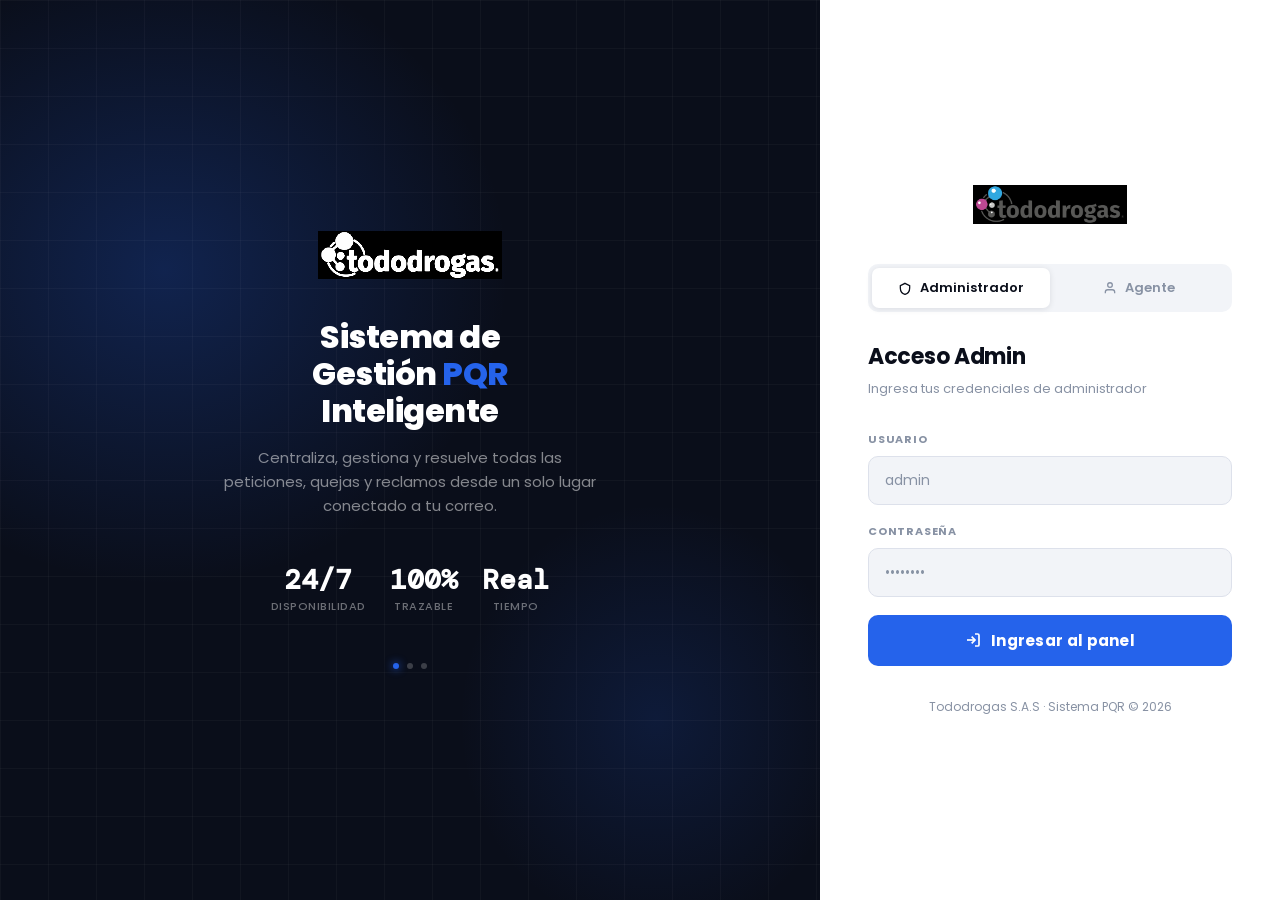
==== agente.html @ 65b7ebca "Update agente.html" ====
<!DOCTYPE html>
<html lang="es">
<head>
<meta charset="UTF-8">
<meta name="viewport" content="width=device-width, initial-scale=1.0">
<title>PQR Agente · Tododrogas</title>
<link href="https://fonts.googleapis.com/css2?family=Poppins:wght@300;400;500;600;700;800&family=DM+Mono:wght@400;500&display=swap" rel="stylesheet">
<script src="config.js" onerror="console.warn('config.js not found')"></script>
<style>
:root {
  --ink:      #0a0e1a;
  --ink2:     #3a4258;
  --ink3:     #8892a4;
  --bg:       #f2f4f8;
  --bg2:      #e8ebf2;
  --surface:  #ffffff;
  --surface2: #f7f8fb;
  --border:   #dde1eb;
  --blue:     #2563eb;
  --blue-d:   #1d4ed8;
  --blue-l:   #eff4ff;
  --blue-m:   #bfdbfe;
  --green:    #16a34a;
  --green-l:  #dcfce7;
  --yellow:   #ca8a04;
  --yellow-l: #fef9c3;
  --red:      #dc2626;
  --red-l:    #fee2e2;
  --orange:   #ea580c;
  --orange-l: #fff7ed;
  --purple:   #7c3aed;
  --shadow:   0 1px 3px rgba(10,14,26,.08), 0 4px 12px rgba(10,14,26,.04);
  --shadow-l: 0 2px 8px rgba(10,14,26,.12), 0 8px 24px rgba(10,14,26,.08);
  --r:12px; --r2:8px;
  --agent-color:#2563eb;
}
*{margin:0;padding:0;box-sizing:border-box}
body{background:var(--bg);color:var(--ink);font-family:'Poppins',sans-serif;min-height:100vh;display:flex;flex-direction:column;overflow:hidden}

/* ── TOPBAR ── */
.topbar{background:var(--ink);color:#fff;height:52px;display:flex;align-items:center;padding:0 20px;gap:14px;position:sticky;top:0;z-index:200;flex-shrink:0}
.topbar-logo-text{font-size:15px;font-weight:800;color:#fff}
.topbar-logo-dot{width:7px;height:7px;border-radius:50%;background:var(--blue);box-shadow:0 0 8px var(--blue);flex-shrink:0}
.topbar-divider{width:1px;height:20px;background:rgba(255,255,255,.15)}
.topbar-title{font-size:12px;font-weight:600;color:rgba(255,255,255,.55);letter-spacing:.2px}
.topbar-right{margin-left:auto;display:flex;align-items:center;gap:10px}
.topbar-sync{background:#1e293b;border:1px solid #334155;color:#94a3b8;padding:5px 12px;border-radius:7px;font-size:12px;font-family:'Poppins',sans-serif;cursor:pointer;display:flex;align-items:center;gap:6px;transition:all .2s}
.topbar-sync:hover{background:#334155;color:#fff}
.topbar-sync svg{transition:transform .3s}
.topbar-sync.loading svg{animation:spin 1s linear infinite}
.agent-badge{display:flex;align-items:center;gap:8px;background:rgba(37,99,235,.2);border:1px solid rgba(37,99,235,.3);padding:4px 12px;border-radius:7px}
.agent-av{width:24px;height:24px;border-radius:50%;background:var(--agent-color);display:flex;align-items:center;justify-content:center;font-size:10px;font-weight:800;color:#fff}
.agent-name{font-size:12px;font-weight:600;color:rgba(255,255,255,.9)}
.btn-logout{background:none;border:1px solid rgba(255,255,255,.15);color:rgba(255,255,255,.5);padding:4px 10px;border-radius:6px;font-size:11px;font-family:'Poppins',sans-serif;cursor:pointer;transition:all .15s}
.btn-logout:hover{border-color:var(--red);color:#fca5a5}
@keyframes spin{to{transform:rotate(360deg)}}

/* ── LAYOUT ── */
.app-body{display:flex;flex:1;height:calc(100vh - 52px);overflow:hidden}

/* ── FOLDERS ── */
.folders-panel{width:180px;min-width:180px;background:var(--surface);border-right:1px solid var(--border);display:flex;flex-direction:column;padding:14px 8px;gap:2px}
.folders-title{font-size:10px;font-weight:700;letter-spacing:1px;text-transform:uppercase;color:var(--ink3);padding:4px 10px 10px}
.folder-item{display:flex;align-items:center;gap:9px;padding:8px 10px;border-radius:var(--r2);cursor:pointer;font-size:12px;font-weight:500;color:var(--ink2);transition:all .15s}
.folder-item:hover{background:var(--bg)}
.folder-item.active{background:var(--blue-l);color:var(--blue)}
.folder-cnt{margin-left:auto;background:var(--bg2);color:var(--ink3);font-size:10px;font-weight:700;padding:1px 6px;border-radius:99px;font-family:'DM Mono',monospace}
.folder-item.active .folder-cnt{background:var(--blue-m);color:var(--blue-d)}
.folder-urgente .folder-cnt{background:var(--red-l);color:var(--red)}

/* ── EMAIL LIST ── */
.email-list-panel{width:320px;min-width:280px;background:var(--surface);border-right:1px solid var(--border);display:flex;flex-direction:column;overflow:hidden}
.list-header{padding:10px 12px;border-bottom:1px solid var(--border);flex-shrink:0}
.list-search{position:relative}
.list-search input{width:100%;background:var(--bg);border:1.5px solid var(--border);border-radius:var(--r2);padding:7px 12px 7px 30px;font-size:12px;font-family:'Poppins',sans-serif;color:var(--ink);outline:none;transition:all .15s}
.list-search input:focus{border-color:var(--blue);background:#fff}
.list-search svg{position:absolute;left:9px;top:50%;transform:translateY(-50%);color:var(--ink3)}
.email-list-items{flex:1;overflow-y:auto}
.email-list-items::-webkit-scrollbar{width:5px}
.email-list-items::-webkit-scrollbar-thumb{background:var(--border);border-radius:99px}
.email-item{padding:11px 12px;border-bottom:1px solid var(--border);cursor:pointer;transition:background .1s;position:relative}
.email-item:hover{background:var(--bg)}
.email-item.selected{background:var(--blue-l);border-left:3px solid var(--blue)}
.email-item.unread .ei-from{font-weight:700}
.unread-pip{position:absolute;left:4px;top:50%;transform:translateY(-50%);width:5px;height:5px;border-radius:50%;background:var(--blue)}
.ei-from{font-size:12px;font-weight:600;color:var(--ink);margin-bottom:1px;white-space:nowrap;overflow:hidden;text-overflow:ellipsis}
.ei-subj{font-size:11px;color:var(--ink2);margin-bottom:1px;white-space:nowrap;overflow:hidden;text-overflow:ellipsis}
.ei-prev{font-size:10px;color:var(--ink3);white-space:nowrap;overflow:hidden;text-overflow:ellipsis}
.ei-foot{display:flex;align-items:center;justify-content:space-between;margin-top:4px}
.ei-time{font-size:10px;font-family:'DM Mono',monospace;color:var(--ink3)}
.ei-badges{display:flex;gap:4px}
.badge{display:inline-flex;align-items:center;font-size:10px;font-weight:700;padding:1px 7px;border-radius:99px}
.badge.pendiente{background:var(--yellow-l);color:var(--yellow)}
.badge.gestion{background:var(--blue-l);color:var(--blue)}
.badge.gestionado{background:var(--orange-l);color:var(--orange)}
.badge.solucionado{background:var(--green-l);color:var(--green)}
.empty-state{padding:36px 12px;text-align:center;color:var(--ink3)}
.empty-state .ei-icon{font-size:28px;margin-bottom:8px}
.empty-state p{font-size:12px}

/* ── EMAIL DETAIL ── */
.email-detail-outer{flex:1;display:flex;overflow:hidden;background:var(--surface2)}
.no-selection{flex:1;display:flex;flex-direction:column;align-items:center;justify-content:center;color:var(--ink3)}
.no-selection svg{margin-bottom:14px;opacity:.25}
.no-selection p{font-size:12px}

.email-view{flex:1;overflow-y:auto;padding:18px}
.email-view::-webkit-scrollbar{width:4px}
.email-view::-webkit-scrollbar-thumb{background:var(--border);border-radius:99px}
.ev-subject{font-size:17px;font-weight:700;color:var(--ink);line-height:1.3;margin-bottom:8px}
.ev-meta{display:flex;flex-wrap:wrap;gap:5px;margin-bottom:12px}
.meta-chip{background:var(--bg2);border:1px solid var(--border);border-radius:6px;padding:2px 9px;font-size:11px;color:var(--ink2)}
.ev-actions{display:flex;flex-wrap:wrap;gap:6px;margin-bottom:14px;padding-bottom:14px;border-bottom:1px solid var(--border)}
.btn{display:inline-flex;align-items:center;gap:5px;padding:6px 12px;border-radius:var(--r2);font-size:11px;font-weight:700;cursor:pointer;border:none;font-family:'Poppins',sans-serif;transition:all .15s}
.btn-primary{background:var(--blue);color:#fff}
.btn-primary:hover{background:var(--blue-d)}
.btn-ghost{background:transparent;color:var(--ink2);border:1.5px solid var(--border)}
.btn-ghost:hover{background:var(--bg);border-color:var(--ink3)}
.btn-success{background:var(--green-l);color:var(--green)}
.btn-success:hover{background:#bbf7d0}
.ev-body{background:#fff;border:1px solid var(--border);border-radius:var(--r);padding:14px;font-size:13px;line-height:1.7;color:var(--ink);margin-bottom:12px;min-height:220px;max-height:calc(100vh - 340px);overflow-y:auto}
.adj-section{background:var(--surface2);border:1px solid var(--border);border-radius:var(--r);padding:12px;margin-bottom:12px}
.adj-title{font-size:10px;font-weight:700;letter-spacing:.8px;text-transform:uppercase;color:var(--ink3);margin-bottom:8px}
.adj-pill{display:inline-flex;align-items:center;gap:5px;background:#fff;border:1.5px solid var(--border);border-radius:var(--r2);padding:4px 10px;font-size:11px;font-weight:500;color:var(--ink2);cursor:pointer;transition:all .15s;margin:2px}
.adj-pill:hover{border-color:var(--blue);color:var(--blue);background:var(--blue-l)}
.reply-box{background:var(--bg);border:1.5px solid var(--border);border-radius:var(--r);padding:12px;margin-bottom:12px}
.reply-textarea{width:100%;background:#fff;border:1.5px solid var(--border);border-radius:var(--r2);padding:9px 12px;font-size:13px;font-family:'Poppins',sans-serif;color:var(--ink);resize:vertical;min-height:80px;outline:none;transition:all .15s}
.reply-textarea:focus{border-color:var(--blue)}

/* ── RIGHT PANEL (MGMT + TIMELINE) ── */
.mgmt-right{width:270px;min-width:250px;background:var(--surface);border-left:1px solid var(--border);display:flex;flex-direction:column;overflow:hidden}
.mgmt-section{padding:12px 14px;border-bottom:1px solid var(--border);flex-shrink:0}
.mgmt-label{font-size:10px;font-weight:700;letter-spacing:.8px;text-transform:uppercase;color:var(--ink3);margin-bottom:8px}
.mgmt-select{width:100%;background:var(--bg);border:1.5px solid var(--border);border-radius:var(--r2);padding:7px 10px;font-size:12px;font-family:'Poppins',sans-serif;color:var(--ink);outline:none;cursor:pointer}
.mgmt-select:focus{border-color:var(--blue)}
.priority-row{display:flex;gap:5px;margin-top:8px}
.priority-btn{flex:1;padding:5px;border-radius:6px;border:1.5px solid var(--border);background:var(--bg);font-size:10px;font-weight:700;cursor:pointer;font-family:'Poppins',sans-serif;color:var(--ink3);transition:all .15s;text-align:center}
.priority-btn[data-p="alta"]:hover,.priority-btn[data-p="alta"].active-prio{background:#dc2626;border-color:#dc2626;color:#fff}
.priority-btn[data-p="media"]:hover,.priority-btn[data-p="media"].active-prio{background:#ca8a04;border-color:#ca8a04;color:#fff}
.priority-btn[data-p="baja"]:hover,.priority-btn[data-p="baja"].active-prio{background:#16a34a;border-color:#16a34a;color:#fff}
.mgmt-btn-full{width:100%;justify-content:center;margin-top:6px}

/* Timeline */
.timeline-wrap{flex:1;overflow-y:auto;padding:12px 14px}
.timeline-wrap::-webkit-scrollbar{width:3px}
.timeline-wrap::-webkit-scrollbar-thumb{background:var(--border);border-radius:99px}
.timeline-item{display:flex;gap:9px;cursor:pointer;margin-bottom:12px;position:relative}
.timeline-item:not(:last-child)::after{content:'';position:absolute;left:7px;top:18px;bottom:-6px;width:1.5px;background:var(--border)}
.tl-dot{width:14px;height:14px;border-radius:50%;flex-shrink:0;margin-top:2px;border:2px solid #fff;box-shadow:0 0 0 1.5px currentColor}
.tl-dot.color-grey{color:var(--ink3);background:var(--bg2)}
.tl-dot.color-blue{color:var(--blue);background:var(--blue-l)}
.tl-dot.color-yellow{color:var(--yellow);background:var(--yellow-l)}
.tl-dot.color-orange{color:var(--orange);background:var(--orange-l)}
.tl-dot.color-green{color:var(--green);background:var(--green-l)}
.tl-dot.color-red{color:var(--red);background:var(--red-l)}
.tl-dot.color-purple{color:var(--purple);background:#f5f3ff}
.tl-content{flex:1;min-width:0}
.tl-action{font-size:11px;font-weight:700;color:var(--ink);line-height:1.3}
.tl-agent{font-size:10px;color:var(--ink3)}
.tl-date{font-size:10px;font-family:'DM Mono',monospace;color:var(--ink3)}
.tl-obs{font-size:10px;color:var(--ink2);margin-top:3px;background:var(--bg2);border-radius:4px;padding:3px 7px;line-height:1.4}

/* ── MODALS ── */
.modal-backdrop{position:fixed;inset:0;background:rgba(10,14,26,.5);z-index:500;display:none;align-items:center;justify-content:center;backdrop-filter:blur(4px)}
.modal-backdrop.show{display:flex}
.gestion-modal{background:var(--surface);border-radius:16px;padding:26px;width:460px;max-width:95vw;box-shadow:0 20px 60px rgba(0,0,0,.2)}
.gestion-modal h3{font-size:16px;font-weight:700;margin-bottom:4px}
.modal-sub{font-size:12px;color:var(--ink3);margin-bottom:18px;line-height:1.5}
.form-field{margin-bottom:13px}
.form-label{font-size:11px;font-weight:700;color:var(--ink2);margin-bottom:5px;display:block}
.form-input{width:100%;background:var(--bg);border:1.5px solid var(--border);border-radius:var(--r2);padding:9px 12px;font-size:13px;font-family:'Poppins',sans-serif;color:var(--ink);outline:none;transition:all .15s}
.form-input:focus{border-color:var(--blue);background:#fff}
.modal-actions{display:flex;justify-content:flex-end;gap:8px;margin-top:6px}
.modal-actions .btn{font-size:13px;padding:8px 18px}

/* TL detail modal */
.tl-modal{background:var(--surface);border-radius:16px;padding:26px;width:460px;max-width:95vw;box-shadow:0 20px 60px rgba(0,0,0,.2);max-height:80vh;overflow-y:auto}
.tl-detail-row{display:flex;gap:10px;margin-bottom:10px}
.tl-detail-label{font-size:11px;font-weight:700;color:var(--ink3);min-width:100px;flex-shrink:0;text-transform:uppercase;letter-spacing:.5px}
.tl-detail-val{font-size:12px;color:var(--ink2);flex:1;line-height:1.5}

/* TOASTS */
#toasts{position:fixed;bottom:24px;right:24px;z-index:1000;display:flex;flex-direction:column;gap:8px;pointer-events:none}
.toast{padding:11px 16px;border-radius:10px;font-size:12px;font-weight:600;box-shadow:var(--shadow-l);animation:toastIn .25s ease;display:flex;align-items:center;gap:8px;pointer-events:all;font-family:'Poppins',sans-serif}
.toast.success{background:var(--green);color:#fff}
.toast.error{background:var(--red);color:#fff}
.toast.info{background:var(--ink);color:#fff}
@keyframes toastIn{from{transform:translateY(16px);opacity:0}to{transform:none;opacity:1}}

/* Immutable badge */
.lock-badge{display:inline-flex;align-items:center;gap:5px;background:var(--bg2);color:var(--ink3);font-size:10px;padding:3px 10px;border-radius:99px;font-weight:600;margin-bottom:12px}

/* ── SPLASH OVERLAY ── */
.splash-overlay{position:fixed;inset:0;z-index:9999;background:#060a18;display:flex;flex-direction:column;align-items:center;justify-content:center;transition:opacity .6s ease, visibility .6s ease}
.splash-overlay.hidden{opacity:0;visibility:hidden;pointer-events:none}
.splash-grid{position:absolute;inset:0;background-image:linear-gradient(rgba(37,99,235,.06) 1px,transparent 1px),linear-gradient(90deg,rgba(37,99,235,.06) 1px,transparent 1px);background-size:40px 40px;animation:gridFloat 20s linear infinite}
@keyframes gridFloat{from{transform:translateY(0)}to{transform:translateY(-40px)}}
.splash-glow{position:absolute;width:400px;height:400px;border-radius:50%;background:radial-gradient(circle,rgba(37,99,235,.15) 0%,transparent 70%);top:50%;left:50%;transform:translate(-50%,-50%);filter:blur(60px);animation:pulseGlow 4s ease-in-out infinite}
@keyframes pulseGlow{0%,100%{opacity:.5;transform:translate(-50%,-50%) scale(1)}50%{opacity:1;transform:translate(-50%,-50%) scale(1.2)}}
.splash-content{position:relative;z-index:2;text-align:center;max-width:560px;padding:0 24px}
.splash-eyebrow{font-size:10px;font-weight:700;letter-spacing:3px;text-transform:uppercase;color:var(--blue);margin-bottom:20px;opacity:0;animation:fadeUp .6s ease .2s forwards}
.splash-title{font-size:clamp(28px,5vw,44px);font-weight:800;color:#fff;line-height:1.15;margin-bottom:16px;opacity:0;animation:fadeUp .6s ease .4s forwards}
.splash-title .highlight{color:var(--blue);display:inline;text-shadow:0 0 30px rgba(37,99,235,.4)}
.splash-message{font-size:15px;color:rgba(255,255,255,.5);line-height:1.7;margin-bottom:32px;min-height:52px;opacity:0;animation:fadeUp .6s ease .6s forwards}
.splash-message .msg-text{display:inline-block;animation:fadeMsg 1s ease forwards}
@keyframes fadeMsg{from{opacity:0;transform:translateY(8px)}to{opacity:1;transform:none}}
.splash-stats{display:flex;gap:40px;justify-content:center;margin-bottom:36px;opacity:0;animation:fadeUp .6s ease .8s forwards}
.splash-stat-val{font-size:26px;font-weight:800;color:#fff;font-family:'DM Mono',monospace}
.splash-stat-label{font-size:10px;font-weight:600;letter-spacing:1.5px;text-transform:uppercase;color:rgba(255,255,255,.35);margin-top:4px}
.splash-dots{display:flex;gap:8px;justify-content:center;margin-bottom:32px;opacity:0;animation:fadeUp .6s ease 1s forwards}
.splash-dot{width:8px;height:8px;border-radius:50%;background:rgba(255,255,255,.15);transition:all .3s}
.splash-dot.active{background:var(--blue);box-shadow:0 0 10px rgba(37,99,235,.5)}
.splash-enter{background:var(--blue);color:#fff;border:none;padding:12px 32px;border-radius:10px;font-size:14px;font-weight:700;font-family:'Poppins',sans-serif;cursor:pointer;transition:all .2s;opacity:0;animation:fadeUp .6s ease 1.2s forwards;box-shadow:0 4px 20px rgba(37,99,235,.3)}
.splash-enter:hover{background:var(--blue-d);transform:translateY(-1px);box-shadow:0 6px 30px rgba(37,99,235,.4)}
@keyframes fadeUp{from{opacity:0;transform:translateY(16px)}to{opacity:1;transform:none}}
.splash-particles{position:absolute;inset:0;overflow:hidden;z-index:1}
.splash-particle{position:absolute;width:2px;height:2px;background:rgba(37,99,235,.4);border-radius:50%;animation:float-particle linear infinite}
@keyframes float-particle{from{transform:translateY(100vh) scale(0);opacity:0}30%{opacity:1}to{transform:translateY(-10vh) scale(1);opacity:0}}

/* ── LOADING MORE INDICATOR ── */
.loading-more{text-align:center;padding:12px;font-size:11px;color:var(--ink3)}
.loading-more .spinner{display:inline-block;width:14px;height:14px;border:2px solid var(--border);border-top-color:var(--blue);border-radius:50%;animation:spin .6s linear infinite;vertical-align:middle;margin-right:6px}
</style>
</head>
<body>

<!-- SPLASH OVERLAY -->
<div class="splash-overlay" id="splashOverlay">
  <div class="splash-grid"></div>
  <div class="splash-glow"></div>
  <div class="splash-particles" id="splashParticles"></div>
  <div class="splash-content">
    <div class="splash-eyebrow">Sistema PQR Inteligente</div>
    <div class="splash-title">Tu correo ahora es <span class="highlight">inteligente</span></div>
    <div class="splash-message" id="splashMsg"><span class="msg-text">Centraliza, gestiona y resuelve todas las PQR desde un solo lugar conectado a tu correo.</span></div>
    <div class="splash-stats">
      <div><div class="splash-stat-val">24/7</div><div class="splash-stat-label">Disponibilidad</div></div>
      <div><div class="splash-stat-val">100%</div><div class="splash-stat-label">Trazable</div></div>
      <div><div class="splash-stat-val">Real</div><div class="splash-stat-label">Tiempo</div></div>
    </div>
    <div class="splash-dots" id="splashDots"></div>
    <button class="splash-enter" onclick="closeSplash()">Haz parte del cambio →</button>
  </div>
</div>

<!-- TOPBAR -->
<div class="topbar">
  <img src="[data-uri]" alt="Tododrogas" style="height:28px;object-fit:contain;filter:brightness(10) saturate(0);mix-blend-mode:screen">
  <div class="topbar-divider"></div>
  <div class="topbar-title">Panel Agente</div>
  <div class="topbar-right">
    <button class="topbar-sync" id="syncBtn" onclick="syncAll()">
      <svg id="syncIcon" width="12" height="12" fill="none" stroke="currentColor" stroke-width="2.5" viewBox="0 0 24 24"><path d="M23 4v6h-6"/><path d="M1 20v-6h6"/><path d="M3.51 9a9 9 0 0114.85-3.36L23 10"/><path d="M20.49 15a9 9 0 01-14.85 3.36L1 14"/></svg>
      Actualizar
    </button>
    <div class="agent-badge">
      <div class="agent-av" id="agentAv">A</div>
      <span class="agent-name" id="agentNameLabel">Agente</span>
    </div>
    <button class="btn-logout" onclick="logout()">Salir</button>
  </div>
</div>

<!-- APP BODY -->
<div class="app-body">

  <!-- Folders -->
  <div class="folders-panel">
    <div class="folders-title">Mis tickets</div>
    <div class="folder-item active" onclick="setFolder('todos',this)">
      <svg width="13" height="13" fill="none" stroke="currentColor" stroke-width="2" viewBox="0 0 24 24"><rect x="3" y="3" width="18" height="18" rx="2"/><path d="M3 9h18"/></svg>
      Todos
      <span class="folder-cnt" id="fc-todos">0</span>
    </div>
    <div class="folder-item" onclick="setFolder('pendiente',this)">
      <svg width="13" height="13" fill="none" stroke="currentColor" stroke-width="2" viewBox="0 0 24 24"><circle cx="12" cy="12" r="10"/><polyline points="12 6 12 12 16 14"/></svg>
      Pendientes
      <span class="folder-cnt" id="fc-pendiente">0</span>
    </div>
    <div class="folder-item" onclick="setFolder('gestion',this)">
      <svg width="13" height="13" fill="none" stroke="currentColor" stroke-width="2" viewBox="0 0 24 24"><path d="M12 20h9"/><path d="M16.5 3.5a2.121 2.121 0 013 3L7 19l-4 1 1-4L16.5 3.5z"/></svg>
      En Gestión
      <span class="folder-cnt" id="fc-gestion">0</span>
    </div>
    <div class="folder-item" onclick="setFolder('solucionado',this)">
      <svg width="13" height="13" fill="none" stroke="currentColor" stroke-width="2" viewBox="0 0 24 24"><path d="M9 12l2 2 4-4"/><path d="M21 12a9 9 0 11-18 0 9 9 0 0118 0z"/></svg>
      Solucionados
      <span class="folder-cnt" id="fc-solucionado">0</span>
    </div>
    <div class="folder-item folder-urgente" onclick="setFolder('urgente',this)">
      <svg width="13" height="13" fill="none" stroke="currentColor" stroke-width="2" viewBox="0 0 24 24"><path d="M10.29 3.86L1.82 18a2 2 0 001.71 3h16.94a2 2 0 001.71-3L13.71 3.86a2 2 0 00-3.42 0z"/><line x1="12" y1="9" x2="12" y2="13"/><line x1="12" y1="17" x2="12.01" y2="17"/></svg>
      Urgentes
      <span class="folder-cnt" id="fc-urgente">0</span>
    </div>
  </div>

  <!-- Email list -->
  <div class="email-list-panel">
    <div class="list-header">
      <div class="list-search">
        <svg width="12" height="12" fill="none" stroke="currentColor" stroke-width="2" viewBox="0 0 24 24"><circle cx="11" cy="11" r="8"/><line x1="21" y1="21" x2="16.65" y2="16.65"/></svg>
        <input type="text" id="searchInput" placeholder="Buscar..." oninput="renderEmailList()">
      </div>
    </div>
    <div class="email-list-items" id="emailList">
      <div class="empty-state"><div class="ei-icon">📬</div><p>Cargando...</p></div>
    </div>
  </div>

  <!-- Detail + mgmt -->
  <div class="email-detail-outer">
    <div class="no-selection" id="noSelection">
      <svg width="48" height="48" fill="none" stroke="currentColor" stroke-width="1.5" viewBox="0 0 24 24"><path d="M4 4h16c1.1 0 2 .9 2 2v12c0 1.1-.9 2-2 2H4c-1.1 0-2-.9-2-2V6c0-1.1.9-2 2-2z"/><polyline points="22,6 12,13 2,6"/></svg>
      <p>Selecciona un correo para gestionarlo</p>
    </div>
    <div class="email-view" id="emailView" style="display:none"></div>
    <div class="mgmt-right" id="mgmtRight" style="display:none">
      <div class="mgmt-section">
        <div class="mgmt-label">Estado del ticket</div>
        <span id="mgmtEstadoBadge" class="badge pendiente" style="font-size:11px;padding:3px 10px;margin-bottom:10px;display:inline-flex"></span>
        <button class="btn btn-primary mgmt-btn-full" onclick="openGestionModal()">
          <svg width="11" height="11" fill="none" stroke="currentColor" stroke-width="2.5" viewBox="0 0 24 24"><line x1="12" y1="5" x2="12" y2="19"/><line x1="5" y1="12" x2="19" y2="12"/></svg>
          Añadir gestión
        </button>
        <button class="btn btn-success mgmt-btn-full" onclick="marcarSolucionado()">
          <svg width="11" height="11" fill="none" stroke="currentColor" stroke-width="2.5" viewBox="0 0 24 24"><polyline points="20 6 9 17 4 12"/></svg>
          Marcar solucionado
        </button>
      </div>
      <div class="mgmt-section">
        <div class="mgmt-label">Prioridad</div>
        <div class="priority-row">
          <button class="priority-btn" data-p="alta" onclick="setPriority('alta',this)">🔴 Alta</button>
          <button class="priority-btn" data-p="media" onclick="setPriority('media',this)">🟡 Media</button>
          <button class="priority-btn" data-p="baja" onclick="setPriority('baja',this)">🟢 Baja</button>
        </div>
      </div>
      <div class="mgmt-label" style="padding:12px 14px 4px;font-size:10px;letter-spacing:.8px;text-transform:uppercase;color:var(--ink3)">Historial del ticket</div>
      <div class="timeline-wrap" id="ticketTimeline">
        <div class="empty-state"><p>Sin eventos</p></div>
      </div>
    </div>
  </div>
</div>

<!-- ══ MODAL: AÑADIR GESTIÓN ══ -->
<div class="modal-backdrop" id="modalGestion" onclick="if(event.target===this)closeModal('modalGestion')">
  <div class="gestion-modal">
    <h3>Añadir gestión</h3>
    <div class="modal-sub">
      <span class="lock-badge">🔒 No editable una vez guardada</span><br>
      Garantiza la trazabilidad y auditoría del ticket.
    </div>
    <div class="form-field">
      <label class="form-label">Acción</label>
      <select class="form-input" id="gestionAccion">
        <option value="">— Seleccionar acción —</option>
      </select>
    </div>
    <div class="form-field">
      <label class="form-label">Observaciones <span style="color:var(--red)">*</span> <span style="font-weight:400;color:var(--ink3)">(obligatorio)</span></label>
      <textarea class="form-input" id="gestionObs" rows="4" placeholder="Describe detalladamente la gestión realizada..." style="resize:vertical;min-height:90px"></textarea>
    </div>
    <div class="form-field">
      <label class="form-label">Adjuntos (opcional)</label>
      <input type="file" id="gestionFiles" multiple style="font-size:12px;color:var(--ink3)">
    </div>
    <div class="modal-actions">
      <button class="btn btn-ghost" onclick="closeModal('modalGestion')">Cancelar</button>
      <button class="btn btn-primary" id="btnSaveGestion" onclick="saveGestion()">
        <svg width="12" height="12" fill="none" stroke="currentColor" stroke-width="2.5" viewBox="0 0 24 24"><polyline points="20 6 9 17 4 12"/></svg>
        Guardar gestión
      </button>
    </div>
  </div>
</div>

<!-- ══ MODAL: TIMELINE DETAIL ══ -->
<div class="modal-backdrop" id="modalTlDetail" onclick="if(event.target===this)closeModal('modalTlDetail')">
  <div class="tl-modal" id="tlDetailContent"></div>
</div>

<!-- TOASTS -->
<div id="toasts"></div>

<script>
// ──────────────────────────────────────────────
// CONFIG
// ──────────────────────────────────────────────
const SB_URL = window.SUPABASE_URL || 'https://TU_PROYECTO.supabase.co';
const SB_KEY = window.SUPABASE_KEY || 'TU_ANON_KEY';

async function sb(path, method='GET', body=null) {
  const r = await fetch(`${SB_URL}/rest/v1/${path}`, {
    method,
    headers: {
      'apikey': SB_KEY,
      'Authorization': 'Bearer ' + SB_KEY,
      'Content-Type': 'application/json',
      'Prefer': method==='POST' ? 'return=representation' : 'return=minimal',
    },
    body: body ? JSON.stringify(body) : undefined,
  });
  if (!r.ok && r.status !== 201 && r.status !== 204) throw new Error(await r.text());
  if (r.status === 204) return null;
  return r.json();
}

// ──────────────────────────────────────────────
// SESSION
// ──────────────────────────────────────────────
const AGENT_ID   = sessionStorage.getItem('pqr_agent_id') || '';
const AGENT_NAME = sessionStorage.getItem('pqr_name') || 'Agente';

// Default actions (loaded from config or fallback)
let DEFAULT_ACTIONS = ['Observación añadida','Solicitud de información','Cliente contactado','Seguimiento','Escalado','En gestión','Solucionado','Correo respondido'];

// ──────────────────────────────────────────────
// STATE
// ──────────────────────────────────────────────
const state = {
  emails: [],
  selectedId: null,
  folder: 'todos',
};

let _gestionForSolucionado = false;

// ──────────────────────────────────────────────
// INIT
// ──────────────────────────────────────────────
(async()=>{
  if(sessionStorage.getItem('pqr_role')!=='agente') {
    window.location.href='login.html'; return;
  }
  // Set agent UI
  document.getElementById('agentNameLabel').textContent = AGENT_NAME;
  document.getElementById('agentAv').textContent = (AGENT_NAME||'A').charAt(0).toUpperCase();
  await loadEmails();
  setInterval(()=>loadEmails(), 60000);
})();

// ──────────────────────────────────────────────
// DATA
// ──────────────────────────────────────────────
async function loadEmails() {
  const data = await sb(`correos?asignado_a=eq.${AGENT_ID}&order=received_at.desc&limit=200`);
  state.emails = (data||[]).map(e=>({
    id: e.id,
    message_id: e.message_id,
    asunto: e.subject || '(Sin asunto)',
    remitente: e.from_email || '',
    remitente_nombre: e.from_name || '',
    fecha: e.received_at || e.created_at,
    estado: e.estado || 'pendiente',
    prioridad: e.prioridad || '',
    body_content: e.body_content || e.body_preview || '',
    body_type: e.body_type || 'text',
    has_attachments: e.has_attachments || false,
    is_read: e.is_read || false,
    raw: e,
  }));
  updateFolderCounts();
  renderEmailList();
}

// ──────────────────────────────────────────────
// FOLDERS
// ──────────────────────────────────────────────
function updateFolderCounts() {
  document.getElementById('fc-todos').textContent = state.emails.length;
  ['pendiente','gestion','solucionado'].forEach(s=>{
    const el=document.getElementById('fc-'+s);
    if(el) el.textContent=state.emails.filter(e=>e.estado===s).length;
  });
  // Urgentes = alta prioridad no solucionados
  const urg = state.emails.filter(e=>e.prioridad==='alta'&&e.estado!=='solucionado').length;
  document.getElementById('fc-urgente').textContent=urg;
}

function setFolder(f, el) {
  state.folder = f;
  document.querySelectorAll('.folder-item').forEach(i=>i.classList.remove('active'));
  if(el) el.classList.add('active');
  renderEmailList();
}

// ──────────────────────────────────────────────
// EMAIL LIST
// ──────────────────────────────────────────────
function renderEmailList() {
  _emailDisplayCount = EMAIL_PAGE_SIZE;
  let list = [...state.emails];
  const search = document.getElementById('searchInput')?.value?.toLowerCase()||'';

  if(state.folder==='urgente') {
    list = list.filter(e=>e.prioridad==='alta'&&e.estado!=='solucionado');
  } else if(state.folder!=='todos') {
    list = list.filter(e=>e.estado===state.folder);
  }
  if(search) list = list.filter(e=>
    (e.remitente||'').toLowerCase().includes(search)||
    (e.asunto||'').toLowerCase().includes(search)
  );
  list.sort((a,b)=>new Date(b.fecha)-new Date(a.fecha));

  const el = document.getElementById('emailList');
  if(!list.length) {
    el.innerHTML=`<div class="empty-state"><div class="ei-icon">${state.folder==='urgente'?'✅':'📭'}</div><p>${state.folder==='urgente'?'Sin urgentes':'No hay correos'}</p></div>`;
    return;
  }
  const visible = list.slice(0, _emailDisplayCount);
  renderEmailListInternal(visible, list.length);
}

function renderEmailListInternal(visible, totalCount) {
  const el = document.getElementById('emailList');
  const prioColor={alta:'#dc2626',media:'#ca8a04',baja:'#16a34a'};
  el.innerHTML = visible.map(e=>`
    <div class="email-item${e.id===state.selectedId?' selected':''}${!e.is_read?' unread':''}" onclick="selectEmail('${e.id}')">
      ${!e.is_read?'<div class="unread-pip"></div>':''}
      ${e.prioridad?`<div style="position:absolute;right:6px;top:6px;width:6px;height:6px;border-radius:50%;background:${prioColor[e.prioridad]}"></div>`:''}
      <div class="ei-from">${esc(e.remitente_nombre||e.remitente)}</div>
      <div class="ei-subj">${esc(e.asunto)}</div>
      <div class="ei-foot">
        <span class="ei-time">${formatDate(new Date(e.fecha))}</span>
        <span class="badge ${e.estado}">${estadoLabel(e.estado)}</span>
      </div>
    </div>`).join('');
  if(visible.length < totalCount) {
    el.innerHTML += `<div class="loading-more"><span class="spinner"></span> Desplaza para ver más (${visible.length} de ${totalCount})</div>`;
  }
}

// ──────────────────────────────────────────────
// SELECT EMAIL
// ──────────────────────────────────────────────
async function selectEmail(id) {
  state.selectedId = id;
  renderEmailList();
  const email = state.emails.find(e=>e.id===id);
  if(!email) return;

  document.getElementById('noSelection').style.display='none';
  document.getElementById('emailView').style.display='';
  document.getElementById('mgmtRight').style.display='';

  if(!email.is_read) {
    try { await sb(`correos?id=eq.${id}`,'PATCH',{is_read:true}); email.is_read=true; } catch {}
  }

  // Render view
  const ev = document.getElementById('emailView');
  ev.innerHTML = `
    <div class="ev-subject">${esc(email.asunto)}</div>
    <div class="ev-meta">
      <span class="meta-chip">De: ${esc(email.remitente_nombre||email.remitente)}</span>
      <span class="meta-chip">&lt;${esc(email.remitente)}&gt;</span>
      <span class="meta-chip">${formatDate(new Date(email.fecha),true)}</span>
    </div>
    <div class="ev-actions">
      <button class="btn btn-ghost" onclick="toggleReply()">
        <svg width="12" height="12" fill="none" stroke="currentColor" stroke-width="2.5" viewBox="0 0 24 24"><polyline points="9 17 4 12 9 7"/><path d="M20 18v-2a4 4 0 00-4-4H4"/></svg>
        Responder
      </button>
      <button class="btn btn-primary" onclick="openGestionModal()">
        <svg width="12" height="12" fill="none" stroke="currentColor" stroke-width="2.5" viewBox="0 0 24 24"><line x1="12" y1="5" x2="12" y2="19"/><line x1="5" y1="12" x2="19" y2="12"/></svg>
        Añadir gestión
      </button>
    </div>
    <div id="replyBoxArea"></div>
    <div class="ev-body">
      ${email.body_type==='html'?`<iframe srcdoc="${esc(email.body_content||'')}" sandbox="allow-same-origin" style="width:100%;min-height:260px;border:none"></iframe>`:
        `<pre style="font-family:'Poppins',sans-serif;font-size:13px;white-space:pre-wrap;word-break:break-word">${esc(email.body_content||email.raw?.body_preview||'Sin contenido')}</pre>`}
    </div>
    ${email.has_attachments?`<div class="adj-section"><div class="adj-title">📎 Adjuntos</div><div id="adjGrid"><span style="font-size:12px;color:var(--ink3)">Cargando...</span></div></div>`:''}
  `;

  // Mgmt panel
  document.getElementById('mgmtEstadoBadge').className='badge '+email.estado;
  document.getElementById('mgmtEstadoBadge').textContent=estadoLabel(email.estado);
  document.querySelectorAll('.priority-btn').forEach(b=>b.classList.toggle('active-prio', b.dataset.p===email.prioridad));

  // Timeline
  await loadTicketTimeline(id);
  if(email.has_attachments) loadAttachments(id);
}

async function loadTicketTimeline(correoId) {
  const el = document.getElementById('ticketTimeline');
  el.innerHTML = '<div class="empty-state"><p>Cargando...</p></div>';
  try {
    let events = [];
    try {
      events = await sb(`historial_eventos?correo_id=eq.${correoId}&order=created_at.asc`)||[];
    } catch {
      events = await sb(`historial?correo_id=eq.${correoId}&order=fecha.asc`)||[];
    }
    renderTimeline(events, el);
  } catch { el.innerHTML='<div class="empty-state"><p>Error al cargar</p></div>'; }
}

function renderTimeline(events, container) {
  if(!events.length) { container.innerHTML='<div class="empty-state"><p>Sin gestiones registradas</p></div>'; return; }
  const colorMap={pendiente:'grey',recibido:'grey',asignado:'blue',asignado_manual:'blue',gestion:'yellow',en_gestion:'yellow',observacion:'orange',solucionado:'green',reabierto:'red',respondido:'purple',correo_respondido:'purple'};
  const getColor=(ev)=>{
    const k=(ev.evento||ev.accion||'').toLowerCase();
    for(const key of Object.keys(colorMap)) if(k.includes(key)) return colorMap[key];
    return 'grey';
  };
  container.innerHTML = events.map((ev,i)=>{
    const color=getColor(ev);
    const fecha=ev.created_at||ev.fecha||'';
    const accion=ev.evento||ev.accion||'Evento';
    const meta=ev.metadata||{};
    const agente=meta.agente_nombre||ev.agente_nombre||'';
    const obs=meta.observaciones||ev.detalle||ev.observaciones||'';
    return `<div class="timeline-item" onclick="openTlDetail(${i})">
      <div class="tl-dot color-${color}"></div>
      <div class="tl-content">
        <div class="tl-action">${esc(accion)}</div>
        ${agente?`<div class="tl-agent">${esc(agente)}</div>`:''}
        <div class="tl-date">${fecha?formatDate(new Date(fecha),true):''}</div>
        ${obs?`<div class="tl-obs">${esc(obs.substring(0,90))}${obs.length>90?'...':''}</div>`:''}
      </div>
    </div>`;
  }).join('');
  container._events = events;
}

function openTlDetail(idx) {
  const el = document.getElementById('ticketTimeline');
  const events = el._events;
  if(!events||!events[idx]) return;
  const ev=events[idx],meta=ev.metadata||{};
  const fecha=ev.created_at||ev.fecha||'';
  document.getElementById('tlDetailContent').innerHTML=`
    <button onclick="closeModal('modalTlDetail')" style="float:right;background:none;border:none;cursor:pointer;font-size:18px;color:var(--ink3);padding:0">✕</button>
    <h3 style="font-size:15px;font-weight:700;margin-bottom:16px">Detalle de gestión</h3>
    ${row('Fecha',fecha?new Date(fecha).toLocaleString('es-CO'):'—')}
    ${row('Acción',ev.evento||ev.accion||'—')}
    ${row('Agente',meta.agente_nombre||ev.agente_nombre||'—')}
    ${row('Observaciones',meta.observaciones||ev.detalle||ev.observaciones||'—')}
    <div style="margin-top:14px;padding:10px 12px;background:var(--bg2);border-radius:8px;font-size:11px;color:var(--ink3);display:flex;align-items:center;gap:6px">
      🔒 Esta gestión no puede ser editada ni eliminada
    </div>`;
  document.getElementById('modalTlDetail').classList.add('show');
}
function row(l,v){return `<div class="tl-detail-row"><div class="tl-detail-label">${l}</div><div class="tl-detail-val">${esc(String(v))}</div></div>`;}

async function loadAttachments(correoId) {
  const el=document.getElementById('adjGrid');
  if(!el) return;
  try {
    const adjs=await sb(`adjuntos?correo_id=eq.${correoId}`)||[];
    el.innerHTML=adjs.length?adjs.map(a=>`<div class="adj-pill" onclick='openAdjunto(${JSON.stringify(a).replace(/'/g,"\\'")})'>${getFileIcon(a.nombre||a.name)} ${esc(a.nombre||a.name||'Archivo')}</div>`).join(''):'<span style="font-size:11px;color:var(--ink3)">Sin adjuntos</span>';
  } catch { el.innerHTML=''; }
}

// ──────────────────────────────────────────────
// MANAGEMENT ACTIONS
// ──────────────────────────────────────────────
async function setPriority(prio, btn) {
  const id=state.selectedId;
  if(!id) return;
  await sb(`correos?id=eq.${id}`,'PATCH',{prioridad:prio});
  document.querySelectorAll('.priority-btn').forEach(b=>b.classList.remove('active-prio'));
  btn.classList.add('active-prio');
  const em=state.emails.find(e=>e.id===id);
  if(em) em.prioridad=prio;
  showToast(`Prioridad: ${prio} ✓`,'success');
  updateFolderCounts();
}

function marcarSolucionado() {
  openGestionModal('solucionado');
}

function openGestionModal(mode) {
  _gestionForSolucionado = mode==='solucionado';
  const sel=document.getElementById('gestionAccion');
  sel.innerHTML='<option value="">— Seleccionar acción —</option>'+
    DEFAULT_ACTIONS.map(a=>`<option value="${esc(a)}">${esc(a)}</option>`).join('');
  if(_gestionForSolucionado) sel.value='Solucionado';
  document.getElementById('gestionObs').value='';
  document.getElementById('modalGestion').classList.add('show');
}

async function saveGestion() {
  const id=state.selectedId;
  if(!id) return;
  const accion=document.getElementById('gestionAccion').value;
  const obs=document.getElementById('gestionObs').value.trim();
  if(!obs) { showToast('Las observaciones son obligatorias','error'); return; }

  const btn=document.getElementById('btnSaveGestion');
  btn.disabled=true; btn.textContent='Guardando...';

  const email=state.emails.find(e=>e.id===id);
  const metadata={
    agente_id:AGENT_ID,
    agente_nombre:AGENT_NAME,
    por:'agente',
    observaciones:obs,
  };

  try {
    // Save to historial
    try {
      await sb('historial_eventos','POST',{
        correo_id:id,
        message_id:email?.message_id,
        evento:accion||'Observación añadida',
        from_email:email?.remitente,
        subject:email?.asunto,
        metadata,
      });
    } catch {
      await sb('historial','POST',{
        correo_id:id,
        accion:accion||'Observación añadida',
        detalle:obs,
        fecha:new Date().toISOString(),
      });
    }

    // Update status
    if(_gestionForSolucionado) {
      await sb(`correos?id=eq.${id}`,'PATCH',{estado:'solucionado',fecha_resolucion:new Date().toISOString()});
      const em=state.emails.find(e=>e.id===id);
      if(em) em.estado='solucionado';
      document.getElementById('mgmtEstadoBadge').className='badge solucionado';
      document.getElementById('mgmtEstadoBadge').textContent='Solucionado';
      showToast('Ticket solucionado ✓','success');
    } else {
      if(email?.estado==='pendiente') {
        await sb(`correos?id=eq.${id}`,'PATCH',{estado:'gestion'});
        const em=state.emails.find(e=>e.id===id);
        if(em){ em.estado='gestion'; }
        document.getElementById('mgmtEstadoBadge').className='badge gestion';
        document.getElementById('mgmtEstadoBadge').textContent='En gestión';
      }
      showToast('Gestión registrada ✓','success');
    }

    closeModal('modalGestion');
    updateFolderCounts();
    renderEmailList();
    await loadTicketTimeline(id);

  } catch(e){ showToast('Error: '+e.message.substring(0,60),'error'); }
  finally { btn.disabled=false; btn.innerHTML='<svg width="12" height="12" fill="none" stroke="currentColor" stroke-width="2.5" viewBox="0 0 24 24"><polyline points="20 6 9 17 4 12"/></svg> Guardar gestión'; }
}

// Abrir/descargar adjunto
function openAdjunto(adj) {
  const viewableTypes = ['application/pdf','image/png','image/jpeg','image/gif','image/webp','image/svg+xml','text/plain','text/html'];
  const viewableExts = ['pdf','png','jpg','jpeg','gif','webp','svg','txt','html'];
  const ext = ((adj.nombre||adj.name||'').split('.').pop()||'').toLowerCase();
  const mime = adj.tipo_contenido||adj.contentType||'application/octet-stream';
  const canView = viewableTypes.includes(mime) || viewableExts.includes(ext);

  if(adj.content_bytes) {
    try {
      const byteChars = atob(adj.content_bytes);
      const byteArr = new Uint8Array(byteChars.length);
      for(let i=0;i<byteChars.length;i++) byteArr[i]=byteChars.charCodeAt(i);
      const detectedMime = ext==='pdf'?'application/pdf': ext==='png'?'image/png': ext==='jpg'||ext==='jpeg'?'image/jpeg': mime;
      const blob = new Blob([byteArr], {type: detectedMime});
      const url = URL.createObjectURL(blob);
      if(canView) {
        window.open(url, '_blank');
      } else {
        const a = document.createElement('a');
        a.href=url; a.download=adj.nombre||adj.name||'adjunto'; a.click();
      }
      setTimeout(()=>URL.revokeObjectURL(url), 60000);
      return;
    } catch(e) { console.error('Error opening attachment:', e); }
  }
  if(adj.url||adj.content_url) { window.open(adj.url||adj.content_url,'_blank'); return; }
  showToast('Adjunto no disponible','info');
}

// Reply — Outlook style
let _replyFiles = [];

function toggleReply() {
  const area=document.getElementById('replyBoxArea');
  if(area.innerHTML){ area.innerHTML=''; _replyFiles=[]; return; }
  const email=state.emails.find(e=>e.id===state.selectedId);
  _replyFiles=[];
  area.innerHTML=`
    <div class="reply-box" id="replyBox">
      <div class="reply-header">
        <div>
          <span class="reply-to-label">Para:</span>
          <span class="reply-to-addr">${esc(email?.remitente||'')}</span>
        </div>
        <button class="rtb-btn" style="font-size:16px;font-family:sans-serif" onclick="document.getElementById('replyBoxArea').innerHTML='';_replyFiles=[]">✕</button>
      </div>
      <div class="reply-toolbar">
        <button class="rtb-btn" onclick="document.execCommand('bold')"><b>B</b></button>
        <button class="rtb-btn" onclick="document.execCommand('italic')"><i style="font-style:italic">I</i></button>
        <button class="rtb-btn" onclick="document.execCommand('underline')"><u>U</u></button>
        <div class="rtb-sep"></div>
        <button class="rtb-btn" onclick="document.execCommand('insertUnorderedList')">•≡</button>
        <button class="rtb-btn" onclick="document.execCommand('insertOrderedList')">1≡</button>
        <div class="rtb-sep"></div>
        <select onchange="document.execCommand('fontSize',false,this.value);this.value=''" style="font-size:11px;border:1px solid var(--border);border-radius:4px;padding:2px 4px;background:var(--bg);color:var(--ink);font-family:'Poppins',sans-serif">
          <option value="">Tamaño</option>
          <option value="1">Pequeño</option>
          <option value="3">Normal</option>
          <option value="5">Grande</option>
          <option value="7">Muy grande</option>
        </select>
        <select onchange="document.execCommand('foreColor',false,this.value);this.value=''" style="font-size:11px;border:1px solid var(--border);border-radius:4px;padding:2px 4px;background:var(--bg);color:var(--ink);font-family:'Poppins',sans-serif">
          <option value="">Color</option>
          <option value="#000000">Negro</option>
          <option value="#2563eb">Azul</option>
          <option value="#dc2626">Rojo</option>
          <option value="#16a34a">Verde</option>
          <option value="#ca8a04">Amarillo</option>
          <option value="#7c3aed">Morado</option>
        </select>
      </div>
      <div class="reply-editor" id="replyEditor" contenteditable="true" data-placeholder="Escribir respuesta..."></div>
      <div class="reply-attachments" id="replyAttList"></div>
      <div class="reply-footer">
        <div class="reply-left-actions">
          <label style="cursor:pointer">
            <input type="file" id="replyFileInput" multiple style="display:none" onchange="addReplyFiles(this.files)">
            <div class="btn btn-ghost" style="display:flex;align-items:center;gap:5px;pointer-events:none">
              <svg width="13" height="13" fill="none" stroke="currentColor" stroke-width="2" viewBox="0 0 24 24"><path d="M21.44 11.05l-9.19 9.19a6 6 0 01-8.49-8.49l9.19-9.19a4 4 0 015.66 5.66l-9.2 9.19a2 2 0 01-2.83-2.83l8.49-8.48"/></svg>
              Adjuntar
            </div>
          </label>
        </div>
        <div class="reply-right-actions">
          <button class="btn btn-ghost" onclick="document.getElementById('replyBoxArea').innerHTML='';_replyFiles=[]">Descartar</button>
          <button class="btn btn-primary" onclick="sendReply()">
            <svg width="12" height="12" fill="none" stroke="currentColor" stroke-width="2.5" viewBox="0 0 24 24"><line x1="22" y1="2" x2="11" y2="13"/><polygon points="22 2 15 22 11 13 2 9 22 2"/></svg>
            Enviar
          </button>
        </div>
      </div>
    </div>`;
  document.getElementById('replyEditor').focus();
}

function addReplyFiles(files) {
  for(const file of files) {
    if(_replyFiles.find(f=>f.name===file.name)) continue;
    _replyFiles.push(file);
  }
  renderReplyFiles();
}

function removeReplyFile(name) {
  _replyFiles = _replyFiles.filter(f=>f.name!==name);
  renderReplyFiles();
}

function renderReplyFiles() {
  const el = document.getElementById('replyAttList');
  if(!el) return;
  if(!_replyFiles.length) { el.innerHTML=''; return; }
  el.innerHTML = _replyFiles.map(f=>`
    <div class="reply-att-chip">
      <svg width="11" height="11" fill="none" stroke="currentColor" stroke-width="2" viewBox="0 0 24 24"><path d="M21.44 11.05l-9.19 9.19a6 6 0 01-8.49-8.49l9.19-9.19a4 4 0 015.66 5.66l-9.2 9.19a2 2 0 01-2.83-2.83l8.49-8.48"/></svg>
      ${esc(f.name)} <span style="color:var(--ink3)">(${(f.size/1024).toFixed(0)}KB)</span>
      <button onclick="removeReplyFile('${esc(f.name)}')" title="Quitar">✕</button>
    </div>`).join('');
}

async function sendReply() {
  const id=state.selectedId;
  const email=state.emails.find(e=>e.id===id);
  const editor=document.getElementById('replyEditor');
  const body=editor?.innerHTML?.trim();
  if(!body){ showToast('Escribe un mensaje','info'); return; }
  const btn=document.querySelector('.reply-right-actions .btn-primary');
  if(btn){ btn.disabled=true; btn.textContent='Enviando...'; }
  try {
    const token=await getGraphToken();
    const attachments=await Promise.all((_replyFiles||[]).map(async file=>{
      const b64=await new Promise(res=>{const r=new FileReader();r.onload=()=>res(r.result.split(',')[1]);r.readAsDataURL(file);});
      return{'@odata.type':'#microsoft.graph.fileAttachment',name:file.name,contentType:file.type||'application/octet-stream',contentBytes:b64};
    }));
    const message={
      subject:(email.asunto||'').startsWith('RE:')?email.asunto:'RE: '+email.asunto,
      body:{contentType:'HTML',content:body},
      toRecipients:[{emailAddress:{address:email.remitente}}]
    };
    if(attachments.length) message.attachments=attachments;
    const r=await fetch(`https://graph.microsoft.com/v1.0/users/${window.GRAPH_USER_ID||''}/sendMail`,{
      method:'POST',
      headers:{'Authorization':'Bearer '+token,'Content-Type':'application/json'},
      body:JSON.stringify({message,saveToSentItems:true})
    });
    if(r.ok||r.status===202){
      showToast('Respuesta enviada ✓','success');
      try{ await sb('historial_eventos','POST',{correo_id:id,message_id:email.message_id,evento:'correo_respondido',from_email:email.remitente,subject:email.asunto,metadata:{agente_id:AGENT_ID,agente_nombre:AGENT_NAME,por:'agente',observaciones:'Respuesta enviada: '+editor.innerText.substring(0,80)}}); }catch{}
      document.getElementById('replyBoxArea').innerHTML=''; _replyFiles=[];
      await loadTicketTimeline(id);
    } else throw new Error(await r.text());
  } catch(e){
    showToast('Error al enviar: '+e.message.substring(0,80),'error');
    if(btn){ btn.disabled=false; btn.innerHTML='<svg width="12" height="12" fill="none" stroke="currentColor" stroke-width="2.5" viewBox="0 0 24 24"><line x1="22" y1="2" x2="11" y2="13"/><polygon points="22 2 15 22 11 13 2 9 22 2"/></svg> Enviar'; }
  }
}

// ──────────────────────────────────────────────
// SYNC
// ──────────────────────────────────────────────
async function syncAll() {
  const btn=document.getElementById('syncBtn'),icon=document.getElementById('syncIcon');
  btn.classList.add('loading');
  try{
    await loadEmails();
    showToast('Actualizado ✓','success');
  }catch{ showToast('Error al actualizar','error'); }
  finally{ btn.classList.remove('loading'); }
}

// ──────────────────────────────────────────────
// UTILS
// ──────────────────────────────────────────────
function estadoLabel(s){return {pendiente:'Pendiente',gestion:'En gestión',gestionado:'Gestionado',solucionado:'Solucionado',reabierto:'Reabierto'}[s]||s;}
function closeModal(id){document.getElementById(id).classList.remove('show');}
function esc(s){return String(s||'').replace(/&/g,'&amp;').replace(/</g,'&lt;').replace(/>/g,'&gt;').replace(/"/g,'&quot;');}
function getFileIcon(n=''){const e=(n.split('.').pop()||'').toLowerCase();if(['pdf'].includes(e))return '📄';if(['doc','docx'].includes(e))return '📝';if(['xls','xlsx'].includes(e))return '📊';return '📎';}
function showToast(msg,type='info'){
  const tc=document.getElementById('toasts'),t=document.createElement('div');
  t.className=`toast ${type}`;t.innerHTML=`<span>${msg}</span>`;
  tc.appendChild(t);setTimeout(()=>t.remove(),4000);
}
function formatDate(d,full=false){
  if(!d||isNaN(d))return '—';
  if(full)return d.toLocaleString('es-CO',{day:'2-digit',month:'short',year:'numeric',hour:'2-digit',minute:'2-digit'});
  const now=new Date(),diff=now-d;
  if(diff<60000)return 'ahora';
  if(diff<3600000)return Math.floor(diff/60000)+'m';
  if(diff<86400000)return Math.floor(diff/3600000)+'h';
  if(diff<604800000)return Math.floor(diff/86400000)+'d';
  return d.toLocaleDateString('es-CO');
}
function logout(){sessionStorage.clear();window.location.href='login.html';}
async function getGraphToken(){
  try{
    const r=await fetch('/token.php');
    const d=await r.json();
    return d.access_token||'';
  }catch{return '';}
}

// ──────────────────────────────────────────────
// SPLASH SCREEN
// ──────────────────────────────────────────────
const SPLASH_MESSAGES = [
  'Centraliza, gestiona y resuelve todas las PQR desde un solo lugar conectado a tu correo.',
  'Cada petición, queja y reclamo queda registrada con trazabilidad total. Sin perder un solo detalle.',
  'Responde en tiempo real, asigna agentes y escala tickets con un solo clic.',
  'Tu bandeja de correo transformada en un centro de comando inteligente para la atención al cliente.',
  'Automatiza flujos, mide tiempos de respuesta y toma decisiones basadas en datos reales.'
];
let _splashIdx = 0, _splashInterval = null;

function initSplash() {
  // Particles
  const pc = document.getElementById('splashParticles');
  if(pc) {
    for(let i=0;i<20;i++){
      const p=document.createElement('div');
      p.className='splash-particle';
      p.style.left=Math.random()*100+'%';
      p.style.animationDuration=(4+Math.random()*6)+'s';
      p.style.animationDelay=Math.random()*5+'s';
      p.style.width=p.style.height=(1+Math.random()*2)+'px';
      pc.appendChild(p);
    }
  }
  // Dots
  const dots = document.getElementById('splashDots');
  if(dots) {
    dots.innerHTML = SPLASH_MESSAGES.map((_,i)=>`<div class="splash-dot${i===0?' active':''}"></div>`).join('');
  }
  // Auto-rotate
  _splashInterval = setInterval(()=>{
    _splashIdx = (_splashIdx+1) % SPLASH_MESSAGES.length;
    updateSplashMsg();
  }, 4000);
}

function updateSplashMsg() {
  const el = document.getElementById('splashMsg');
  if(!el) return;
  el.innerHTML = `<span class="msg-text" key="${_splashIdx}">${SPLASH_MESSAGES[_splashIdx]}</span>`;
  document.querySelectorAll('.splash-dot').forEach((d,i)=>d.classList.toggle('active',i===_splashIdx));
}

function closeSplash() {
  clearInterval(_splashInterval);
  const overlay = document.getElementById('splashOverlay');
  if(overlay) overlay.classList.add('hidden');
  sessionStorage.setItem('pqr_splash_seen','1');
}

// Show splash on load if not seen this session
if(!sessionStorage.getItem('pqr_splash_seen')) {
  initSplash();
} else {
  const overlay = document.getElementById('splashOverlay');
  if(overlay) { overlay.style.display='none'; }
}

// ──────────────────────────────────────────────
// INFINITE SCROLL (LAZY LOAD) FOR EMAIL LIST
// ──────────────────────────────────────────────
const EMAIL_PAGE_SIZE = 30;
let _emailDisplayCount = EMAIL_PAGE_SIZE;
let _isLoadingMore = false;

function setupInfiniteScroll() {
  const listEl = document.getElementById('emailList');
  if(!listEl) return;
  listEl.addEventListener('scroll', function() {
    if(_isLoadingMore) return;
    const {scrollTop, scrollHeight, clientHeight} = this;
    if(scrollTop + clientHeight >= scrollHeight - 60) {
      loadMoreEmails();
    }
  });
}

function loadMoreEmails() {
  const filtered = getFilteredEmails();
  if(_emailDisplayCount >= filtered.length) return;
  _isLoadingMore = true;
  _emailDisplayCount += EMAIL_PAGE_SIZE;
  appendEmailItems(filtered);
  _isLoadingMore = false;
}

function getFilteredEmails() {
  let list = [...state.emails];
  const search = document.getElementById('searchInput')?.value?.toLowerCase()||'';
  if(state.folder!=='todos') list=list.filter(e=>state.folder==='urgente'?e.prioridad==='alta':e.estado===state.folder);
  if(search) list=list.filter(e=>(e.remitente||'').toLowerCase().includes(search)||(e.asunto||'').toLowerCase().includes(search)||(e.remitente_nombre||'').toLowerCase().includes(search));
  list.sort((a,b)=>new Date(b.fecha)-new Date(a.fecha));
  return list;
}

function appendEmailItems(filtered) {
  const el = document.getElementById('emailList');
  if(!el) return;
  const loadingEl = el.querySelector('.loading-more');
  if(loadingEl) loadingEl.remove();
  const visible = filtered.slice(0, _emailDisplayCount);
  // Re-render all (simpler, reliable)
  renderEmailListInternal(visible, filtered.length);
}

setupInfiniteScroll();
</script>
</body>
</html>
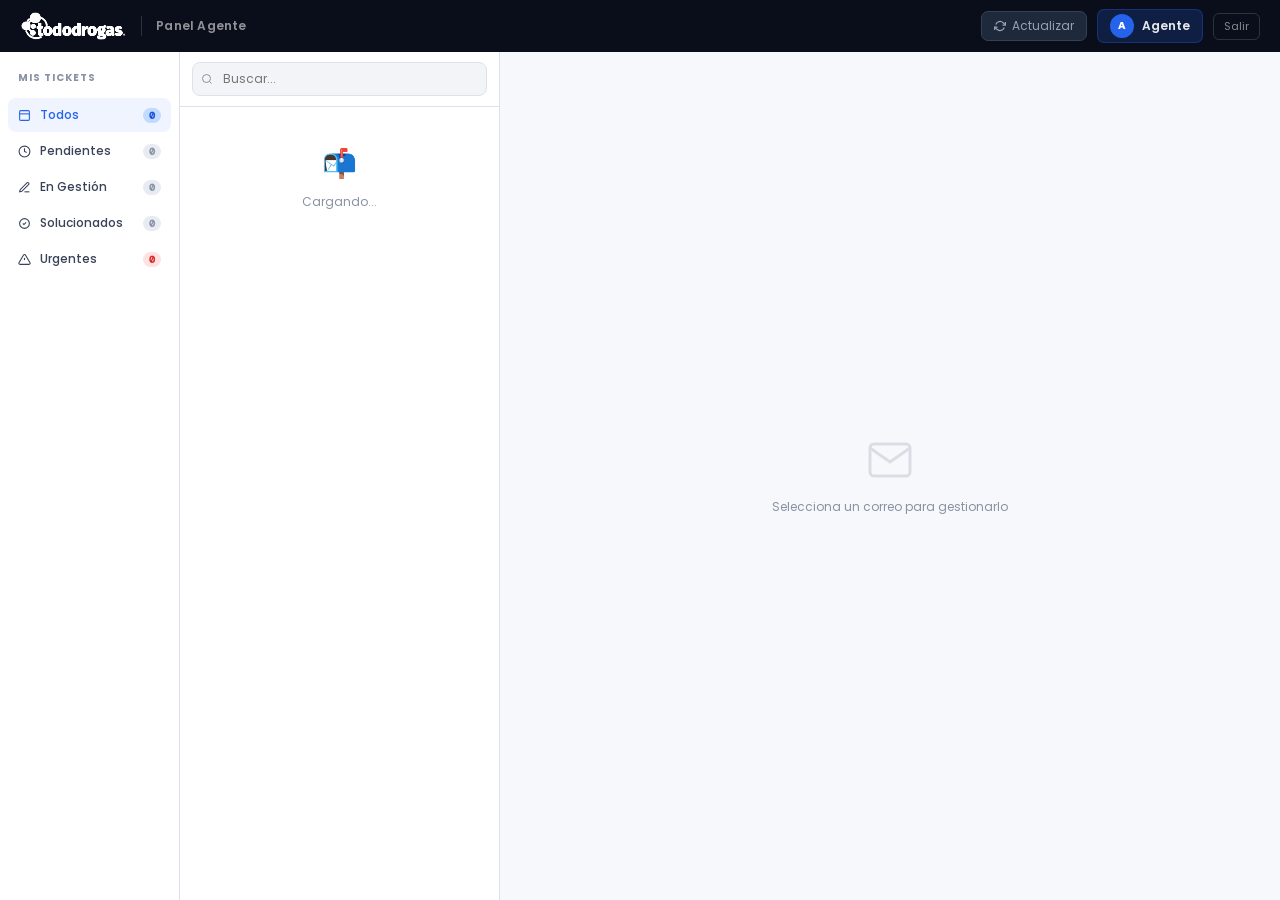
==== commit bbf4ebfd: "Refactor reply box and enhance styling Updated reply functionality and adjusted styles for better la" ====
--- a/agente.html
+++ b/agente.html
@@ -76,7 +76,7 @@
 .list-search input:focus{border-color:var(--blue);background:#fff}
 .list-search svg{position:absolute;left:9px;top:50%;transform:translateY(-50%);color:var(--ink3)}
 .email-list-items{flex:1;overflow-y:auto}
-.email-list-items::-webkit-scrollbar{width:5px}
+.email-list-items::-webkit-scrollbar{width:3px}
 .email-list-items::-webkit-scrollbar-thumb{background:var(--border);border-radius:99px}
 .email-item{padding:11px 12px;border-bottom:1px solid var(--border);cursor:pointer;transition:background .1s;position:relative}
 .email-item:hover{background:var(--bg)}
@@ -118,7 +118,7 @@
 .btn-ghost:hover{background:var(--bg);border-color:var(--ink3)}
 .btn-success{background:var(--green-l);color:var(--green)}
 .btn-success:hover{background:#bbf7d0}
-.ev-body{background:#fff;border:1px solid var(--border);border-radius:var(--r);padding:14px;font-size:13px;line-height:1.7;color:var(--ink);margin-bottom:12px;min-height:220px;max-height:calc(100vh - 340px);overflow-y:auto}
+.ev-body{background:#fff;border:1px solid var(--border);border-radius:var(--r);padding:14px;font-size:13px;line-height:1.7;color:var(--ink);margin-bottom:12px;min-height:360px;max-height:calc(100vh - 260px);overflow-y:auto}
 .adj-section{background:var(--surface2);border:1px solid var(--border);border-radius:var(--r);padding:12px;margin-bottom:12px}
 .adj-title{font-size:10px;font-weight:700;letter-spacing:.8px;text-transform:uppercase;color:var(--ink3);margin-bottom:8px}
 .adj-pill{display:inline-flex;align-items:center;gap:5px;background:#fff;border:1.5px solid var(--border);border-radius:var(--r2);padding:4px 10px;font-size:11px;font-weight:500;color:var(--ink2);cursor:pointer;transition:all .15s;margin:2px}
@@ -189,59 +189,9 @@
 
 /* Immutable badge */
 .lock-badge{display:inline-flex;align-items:center;gap:5px;background:var(--bg2);color:var(--ink3);font-size:10px;padding:3px 10px;border-radius:99px;font-weight:600;margin-bottom:12px}
-
-/* ── SPLASH OVERLAY ── */
-.splash-overlay{position:fixed;inset:0;z-index:9999;background:#060a18;display:flex;flex-direction:column;align-items:center;justify-content:center;transition:opacity .6s ease, visibility .6s ease}
-.splash-overlay.hidden{opacity:0;visibility:hidden;pointer-events:none}
-.splash-grid{position:absolute;inset:0;background-image:linear-gradient(rgba(37,99,235,.06) 1px,transparent 1px),linear-gradient(90deg,rgba(37,99,235,.06) 1px,transparent 1px);background-size:40px 40px;animation:gridFloat 20s linear infinite}
-@keyframes gridFloat{from{transform:translateY(0)}to{transform:translateY(-40px)}}
-.splash-glow{position:absolute;width:400px;height:400px;border-radius:50%;background:radial-gradient(circle,rgba(37,99,235,.15) 0%,transparent 70%);top:50%;left:50%;transform:translate(-50%,-50%);filter:blur(60px);animation:pulseGlow 4s ease-in-out infinite}
-@keyframes pulseGlow{0%,100%{opacity:.5;transform:translate(-50%,-50%) scale(1)}50%{opacity:1;transform:translate(-50%,-50%) scale(1.2)}}
-.splash-content{position:relative;z-index:2;text-align:center;max-width:560px;padding:0 24px}
-.splash-eyebrow{font-size:10px;font-weight:700;letter-spacing:3px;text-transform:uppercase;color:var(--blue);margin-bottom:20px;opacity:0;animation:fadeUp .6s ease .2s forwards}
-.splash-title{font-size:clamp(28px,5vw,44px);font-weight:800;color:#fff;line-height:1.15;margin-bottom:16px;opacity:0;animation:fadeUp .6s ease .4s forwards}
-.splash-title .highlight{color:var(--blue);display:inline;text-shadow:0 0 30px rgba(37,99,235,.4)}
-.splash-message{font-size:15px;color:rgba(255,255,255,.5);line-height:1.7;margin-bottom:32px;min-height:52px;opacity:0;animation:fadeUp .6s ease .6s forwards}
-.splash-message .msg-text{display:inline-block;animation:fadeMsg 1s ease forwards}
-@keyframes fadeMsg{from{opacity:0;transform:translateY(8px)}to{opacity:1;transform:none}}
-.splash-stats{display:flex;gap:40px;justify-content:center;margin-bottom:36px;opacity:0;animation:fadeUp .6s ease .8s forwards}
-.splash-stat-val{font-size:26px;font-weight:800;color:#fff;font-family:'DM Mono',monospace}
-.splash-stat-label{font-size:10px;font-weight:600;letter-spacing:1.5px;text-transform:uppercase;color:rgba(255,255,255,.35);margin-top:4px}
-.splash-dots{display:flex;gap:8px;justify-content:center;margin-bottom:32px;opacity:0;animation:fadeUp .6s ease 1s forwards}
-.splash-dot{width:8px;height:8px;border-radius:50%;background:rgba(255,255,255,.15);transition:all .3s}
-.splash-dot.active{background:var(--blue);box-shadow:0 0 10px rgba(37,99,235,.5)}
-.splash-enter{background:var(--blue);color:#fff;border:none;padding:12px 32px;border-radius:10px;font-size:14px;font-weight:700;font-family:'Poppins',sans-serif;cursor:pointer;transition:all .2s;opacity:0;animation:fadeUp .6s ease 1.2s forwards;box-shadow:0 4px 20px rgba(37,99,235,.3)}
-.splash-enter:hover{background:var(--blue-d);transform:translateY(-1px);box-shadow:0 6px 30px rgba(37,99,235,.4)}
-@keyframes fadeUp{from{opacity:0;transform:translateY(16px)}to{opacity:1;transform:none}}
-.splash-particles{position:absolute;inset:0;overflow:hidden;z-index:1}
-.splash-particle{position:absolute;width:2px;height:2px;background:rgba(37,99,235,.4);border-radius:50%;animation:float-particle linear infinite}
-@keyframes float-particle{from{transform:translateY(100vh) scale(0);opacity:0}30%{opacity:1}to{transform:translateY(-10vh) scale(1);opacity:0}}
-
-/* ── LOADING MORE INDICATOR ── */
-.loading-more{text-align:center;padding:12px;font-size:11px;color:var(--ink3)}
-.loading-more .spinner{display:inline-block;width:14px;height:14px;border:2px solid var(--border);border-top-color:var(--blue);border-radius:50%;animation:spin .6s linear infinite;vertical-align:middle;margin-right:6px}
 </style>
 </head>
 <body>
-
-<!-- SPLASH OVERLAY -->
-<div class="splash-overlay" id="splashOverlay">
-  <div class="splash-grid"></div>
-  <div class="splash-glow"></div>
-  <div class="splash-particles" id="splashParticles"></div>
-  <div class="splash-content">
-    <div class="splash-eyebrow">Sistema PQR Inteligente</div>
-    <div class="splash-title">Tu correo ahora es <span class="highlight">inteligente</span></div>
-    <div class="splash-message" id="splashMsg"><span class="msg-text">Centraliza, gestiona y resuelve todas las PQR desde un solo lugar conectado a tu correo.</span></div>
-    <div class="splash-stats">
-      <div><div class="splash-stat-val">24/7</div><div class="splash-stat-label">Disponibilidad</div></div>
-      <div><div class="splash-stat-val">100%</div><div class="splash-stat-label">Trazable</div></div>
-      <div><div class="splash-stat-val">Real</div><div class="splash-stat-label">Tiempo</div></div>
-    </div>
-    <div class="splash-dots" id="splashDots"></div>
-    <button class="splash-enter" onclick="closeSplash()">Haz parte del cambio →</button>
-  </div>
-</div>
 
 <!-- TOPBAR -->
 <div class="topbar">
@@ -489,7 +439,6 @@
 // EMAIL LIST
 // ──────────────────────────────────────────────
 function renderEmailList() {
-  _emailDisplayCount = EMAIL_PAGE_SIZE;
   let list = [...state.emails];
   const search = document.getElementById('searchInput')?.value?.toLowerCase()||'';
 
@@ -509,14 +458,8 @@
     el.innerHTML=`<div class="empty-state"><div class="ei-icon">${state.folder==='urgente'?'✅':'📭'}</div><p>${state.folder==='urgente'?'Sin urgentes':'No hay correos'}</p></div>`;
     return;
   }
-  const visible = list.slice(0, _emailDisplayCount);
-  renderEmailListInternal(visible, list.length);
-}
-
-function renderEmailListInternal(visible, totalCount) {
-  const el = document.getElementById('emailList');
   const prioColor={alta:'#dc2626',media:'#ca8a04',baja:'#16a34a'};
-  el.innerHTML = visible.map(e=>`
+  el.innerHTML = list.map(e=>`
     <div class="email-item${e.id===state.selectedId?' selected':''}${!e.is_read?' unread':''}" onclick="selectEmail('${e.id}')">
       ${!e.is_read?'<div class="unread-pip"></div>':''}
       ${e.prioridad?`<div style="position:absolute;right:6px;top:6px;width:6px;height:6px;border-radius:50%;background:${prioColor[e.prioridad]}"></div>`:''}
@@ -527,9 +470,6 @@
         <span class="badge ${e.estado}">${estadoLabel(e.estado)}</span>
       </div>
     </div>`).join('');
-  if(visible.length < totalCount) {
-    el.innerHTML += `<div class="loading-more"><span class="spinner"></span> Desplaza para ver más (${visible.length} de ${totalCount})</div>`;
-  }
 }
 
 // ──────────────────────────────────────────────
@@ -653,7 +593,7 @@
   if(!el) return;
   try {
     const adjs=await sb(`adjuntos?correo_id=eq.${correoId}`)||[];
-    el.innerHTML=adjs.length?adjs.map(a=>`<div class="adj-pill" onclick='openAdjunto(${JSON.stringify(a).replace(/'/g,"\\'")})'>${getFileIcon(a.nombre||a.name)} ${esc(a.nombre||a.name||'Archivo')}</div>`).join(''):'<span style="font-size:11px;color:var(--ink3)">Sin adjuntos</span>';
+    el.innerHTML=adjs.length?adjs.map(a=>`<div class="adj-pill" onclick="window.open('${esc(a.url||a.content_url||'#')}')">${getFileIcon(a.nombre||a.name)} ${esc(a.nombre||a.name||'Archivo')}</div>`).join(''):'<span style="font-size:11px;color:var(--ink3)">Sin adjuntos</span>';
   } catch { el.innerHTML=''; }
 }
 
@@ -752,146 +692,96 @@
   finally { btn.disabled=false; btn.innerHTML='<svg width="12" height="12" fill="none" stroke="currentColor" stroke-width="2.5" viewBox="0 0 24 24"><polyline points="20 6 9 17 4 12"/></svg> Guardar gestión'; }
 }
 
-// Abrir/descargar adjunto
-function openAdjunto(adj) {
-  const viewableTypes = ['application/pdf','image/png','image/jpeg','image/gif','image/webp','image/svg+xml','text/plain','text/html'];
-  const viewableExts = ['pdf','png','jpg','jpeg','gif','webp','svg','txt','html'];
-  const ext = ((adj.nombre||adj.name||'').split('.').pop()||'').toLowerCase();
-  const mime = adj.tipo_contenido||adj.contentType||'application/octet-stream';
-  const canView = viewableTypes.includes(mime) || viewableExts.includes(ext);
-
-  if(adj.content_bytes) {
-    try {
-      const byteChars = atob(adj.content_bytes);
-      const byteArr = new Uint8Array(byteChars.length);
-      for(let i=0;i<byteChars.length;i++) byteArr[i]=byteChars.charCodeAt(i);
-      const detectedMime = ext==='pdf'?'application/pdf': ext==='png'?'image/png': ext==='jpg'||ext==='jpeg'?'image/jpeg': mime;
-      const blob = new Blob([byteArr], {type: detectedMime});
-      const url = URL.createObjectURL(blob);
-      if(canView) {
-        window.open(url, '_blank');
-      } else {
-        const a = document.createElement('a');
-        a.href=url; a.download=adj.nombre||adj.name||'adjunto'; a.click();
-      }
-      setTimeout(()=>URL.revokeObjectURL(url), 60000);
-      return;
-    } catch(e) { console.error('Error opening attachment:', e); }
-  }
-  if(adj.url||adj.content_url) { window.open(adj.url||adj.content_url,'_blank'); return; }
-  showToast('Adjunto no disponible','info');
-}
-
-// Reply — Outlook style
+// Reply
 let _replyFiles = [];
-
 function toggleReply() {
   const area=document.getElementById('replyBoxArea');
   if(area.innerHTML){ area.innerHTML=''; _replyFiles=[]; return; }
   const email=state.emails.find(e=>e.id===state.selectedId);
   _replyFiles=[];
+  const subj=(email?.asunto||'').startsWith('RE:')?esc(email.asunto):'RE: '+esc(email?.asunto||'');
   area.innerHTML=`
-    <div class="reply-box" id="replyBox">
-      <div class="reply-header">
-        <div>
-          <span class="reply-to-label">Para:</span>
-          <span class="reply-to-addr">${esc(email?.remitente||'')}</span>
+    <div class="reply-box" id="replyBox" style="border:1px solid var(--border);border-radius:var(--r);background:#fff;margin-top:8px">
+      <div style="border-bottom:1px solid var(--border);padding:10px 14px;display:flex;flex-direction:column;gap:5px;background:var(--bg);border-radius:var(--r) var(--r) 0 0">
+        <div style="display:flex;align-items:center;gap:8px">
+          <span style="font-size:11px;font-weight:600;color:var(--ink3);min-width:48px">PARA:</span>
+          <input id="rTo" type="text" value="${esc(email?.remitente||'')}" style="flex:1;border:none;border-bottom:1px solid var(--border);padding:2px 4px;font-size:12px;font-family:'Poppins',sans-serif;background:transparent;outline:none;color:var(--ink)">
         </div>
-        <button class="rtb-btn" style="font-size:16px;font-family:sans-serif" onclick="document.getElementById('replyBoxArea').innerHTML='';_replyFiles=[]">✕</button>
+        <div style="display:flex;align-items:center;gap:8px">
+          <span style="font-size:11px;font-weight:600;color:var(--ink3);min-width:48px">CC:</span>
+          <input id="rCc" type="text" placeholder="CC opcional" style="flex:1;border:none;border-bottom:1px solid var(--border);padding:2px 4px;font-size:12px;font-family:'Poppins',sans-serif;background:transparent;outline:none;color:var(--ink)">
+        </div>
+        <div style="display:flex;align-items:center;gap:8px">
+          <span style="font-size:11px;font-weight:600;color:var(--ink3);min-width:48px">ASUNTO:</span>
+          <input id="rSubj" type="text" value="${subj}" style="flex:1;border:none;border-bottom:1px solid var(--border);padding:2px 4px;font-size:12px;font-family:'Poppins',sans-serif;background:transparent;outline:none;color:var(--ink)">
+        </div>
       </div>
-      <div class="reply-toolbar">
-        <button class="rtb-btn" onclick="document.execCommand('bold')"><b>B</b></button>
-        <button class="rtb-btn" onclick="document.execCommand('italic')"><i style="font-style:italic">I</i></button>
-        <button class="rtb-btn" onclick="document.execCommand('underline')"><u>U</u></button>
-        <div class="rtb-sep"></div>
-        <button class="rtb-btn" onclick="document.execCommand('insertUnorderedList')">•≡</button>
-        <button class="rtb-btn" onclick="document.execCommand('insertOrderedList')">1≡</button>
-        <div class="rtb-sep"></div>
-        <select onchange="document.execCommand('fontSize',false,this.value);this.value=''" style="font-size:11px;border:1px solid var(--border);border-radius:4px;padding:2px 4px;background:var(--bg);color:var(--ink);font-family:'Poppins',sans-serif">
-          <option value="">Tamaño</option>
-          <option value="1">Pequeño</option>
-          <option value="3">Normal</option>
-          <option value="5">Grande</option>
-          <option value="7">Muy grande</option>
-        </select>
-        <select onchange="document.execCommand('foreColor',false,this.value);this.value=''" style="font-size:11px;border:1px solid var(--border);border-radius:4px;padding:2px 4px;background:var(--bg);color:var(--ink);font-family:'Poppins',sans-serif">
-          <option value="">Color</option>
-          <option value="#000000">Negro</option>
-          <option value="#2563eb">Azul</option>
-          <option value="#dc2626">Rojo</option>
-          <option value="#16a34a">Verde</option>
-          <option value="#ca8a04">Amarillo</option>
-          <option value="#7c3aed">Morado</option>
-        </select>
-      </div>
-      <div class="reply-editor" id="replyEditor" contenteditable="true" data-placeholder="Escribir respuesta..."></div>
-      <div class="reply-attachments" id="replyAttList"></div>
-      <div class="reply-footer">
-        <div class="reply-left-actions">
+      <div style="padding:12px 14px">
+        <textarea class="reply-textarea" id="replyText" placeholder="Escribir respuesta aquí..." style="min-height:120px;max-height:220px"></textarea>
+        <div style="border-top:1px solid #e5e7eb;margin:10px 0 8px;padding-top:8px;font-size:11px;color:#6b7280;font-family:'Poppins',sans-serif;line-height:1.6">
+          <strong style="color:#1e40af;display:block">Tododrogas S.A.S</strong>
+          Sistema PQR &middot; Soporte al Cliente<br>
+          &#128231; <a href="mailto:pqr@tododrogas.com.co" style="color:#2563eb;text-decoration:none">pqr@tododrogas.com.co</a> &nbsp;
+          &#127760; <a href="https://www.tododrogas.com.co" style="color:#2563eb;text-decoration:none">www.tododrogas.com.co</a><br>
+          <span style="font-size:10px;color:#9ca3af">Este mensaje es confidencial y de uso exclusivo del destinatario.</span>
+        </div>
+        <div id="rAttList" style="display:flex;flex-wrap:wrap;gap:6px;margin-bottom:8px"></div>
+        <div style="display:flex;align-items:center;justify-content:space-between">
           <label style="cursor:pointer">
-            <input type="file" id="replyFileInput" multiple style="display:none" onchange="addReplyFiles(this.files)">
-            <div class="btn btn-ghost" style="display:flex;align-items:center;gap:5px;pointer-events:none">
+            <input type="file" id="rFileInput" multiple style="display:none" onchange="addReplyFiles(this.files)">
+            <div class="btn btn-ghost" style="display:flex;align-items:center;gap:5px;pointer-events:none;font-size:12px">
               <svg width="13" height="13" fill="none" stroke="currentColor" stroke-width="2" viewBox="0 0 24 24"><path d="M21.44 11.05l-9.19 9.19a6 6 0 01-8.49-8.49l9.19-9.19a4 4 0 015.66 5.66l-9.2 9.19a2 2 0 01-2.83-2.83l8.49-8.48"/></svg>
               Adjuntar
             </div>
           </label>
-        </div>
-        <div class="reply-right-actions">
-          <button class="btn btn-ghost" onclick="document.getElementById('replyBoxArea').innerHTML='';_replyFiles=[]">Descartar</button>
-          <button class="btn btn-primary" onclick="sendReply()">
-            <svg width="12" height="12" fill="none" stroke="currentColor" stroke-width="2.5" viewBox="0 0 24 24"><line x1="22" y1="2" x2="11" y2="13"/><polygon points="22 2 15 22 11 13 2 9 22 2"/></svg>
-            Enviar
-          </button>
+          <div style="display:flex;gap:6px">
+            <button class="btn btn-ghost" onclick="document.getElementById('replyBoxArea').innerHTML='';_replyFiles=[]">Descartar</button>
+            <button class="btn btn-primary" onclick="sendReply()">
+              <svg width="12" height="12" fill="none" stroke="currentColor" stroke-width="2.5" viewBox="0 0 24 24"><line x1="22" y1="2" x2="11" y2="13"/><polygon points="22 2 15 22 11 13 2 9 22 2"/></svg>
+              Enviar
+            </button>
+          </div>
         </div>
       </div>
     </div>`;
-  document.getElementById('replyEditor').focus();
+  document.getElementById('replyText').focus();
 }
 
 function addReplyFiles(files) {
-  for(const file of files) {
-    if(_replyFiles.find(f=>f.name===file.name)) continue;
-    _replyFiles.push(file);
-  }
-  renderReplyFiles();
-}
-
-function removeReplyFile(name) {
-  _replyFiles = _replyFiles.filter(f=>f.name!==name);
-  renderReplyFiles();
-}
-
-function renderReplyFiles() {
-  const el = document.getElementById('replyAttList');
+  for(const f of files){ if(!_replyFiles.find(x=>x.name===f.name)) _replyFiles.push(f); }
+  const el=document.getElementById('rAttList');
   if(!el) return;
-  if(!_replyFiles.length) { el.innerHTML=''; return; }
-  el.innerHTML = _replyFiles.map(f=>`
-    <div class="reply-att-chip">
-      <svg width="11" height="11" fill="none" stroke="currentColor" stroke-width="2" viewBox="0 0 24 24"><path d="M21.44 11.05l-9.19 9.19a6 6 0 01-8.49-8.49l9.19-9.19a4 4 0 015.66 5.66l-9.2 9.19a2 2 0 01-2.83-2.83l8.49-8.48"/></svg>
-      ${esc(f.name)} <span style="color:var(--ink3)">(${(f.size/1024).toFixed(0)}KB)</span>
-      <button onclick="removeReplyFile('${esc(f.name)}')" title="Quitar">✕</button>
+  el.innerHTML=_replyFiles.map(f=>`
+    <div style="display:flex;align-items:center;gap:4px;background:#f3f4f6;border-radius:4px;padding:2px 8px;font-size:11px">
+      ${getFileIcon(f.name)} ${esc(f.name)} <span style="color:var(--ink3)">(${(f.size/1024).toFixed(0)}KB)</span>
+      <button onclick="removeReplyFile('${esc(f.name)}')" style="border:none;background:none;cursor:pointer;color:var(--ink3);font-size:13px;padding:0 2px">&times;</button>
     </div>`).join('');
 }
+
+function removeReplyFile(name){ _replyFiles=_replyFiles.filter(f=>f.name!==name); addReplyFiles([]); }
 
 async function sendReply() {
   const id=state.selectedId;
   const email=state.emails.find(e=>e.id===id);
-  const editor=document.getElementById('replyEditor');
-  const body=editor?.innerHTML?.trim();
+  const body=document.getElementById('replyText')?.value?.trim();
   if(!body){ showToast('Escribe un mensaje','info'); return; }
-  const btn=document.querySelector('.reply-right-actions .btn-primary');
-  if(btn){ btn.disabled=true; btn.textContent='Enviando...'; }
+  const toAddr=(document.getElementById('rTo')?.value||email.remitente||'').trim();
+  const ccRaw=(document.getElementById('rCc')?.value||'').trim();
+  const subj=(document.getElementById('rSubj')?.value||'RE: '+(email.asunto||'')).trim();
+  const ccList=ccRaw?ccRaw.split(/[,;]+/).map(s=>s.trim()).filter(Boolean).map(a=>({emailAddress:{address:a}})):[];
+  const sig=`<br><br><hr style="border:none;border-top:1px solid #e5e7eb"><table style="font-size:12px;color:#4b5563;font-family:sans-serif;line-height:1.6"><tr><td><strong style="color:#1e40af">Tododrogas S.A.S</strong></td></tr><tr><td>Sistema PQR &middot; Soporte al Cliente</td></tr><tr><td><a href="mailto:pqr@tododrogas.com.co" style="color:#2563eb">pqr@tododrogas.com.co</a></td></tr><tr><td><a href="https://www.tododrogas.com.co" style="color:#2563eb">www.tododrogas.com.co</a></td></tr></table>`;
+  const htmlBody=`<p>${body.replace(/
+/g,'<br>')}</p>${sig}`;
+  const btn=document.querySelector('#replyBox .btn-primary');
+  if(btn){btn.disabled=true;btn.textContent='Enviando...';}
   try {
     const token=await getGraphToken();
     const attachments=await Promise.all((_replyFiles||[]).map(async file=>{
       const b64=await new Promise(res=>{const r=new FileReader();r.onload=()=>res(r.result.split(',')[1]);r.readAsDataURL(file);});
       return{'@odata.type':'#microsoft.graph.fileAttachment',name:file.name,contentType:file.type||'application/octet-stream',contentBytes:b64};
     }));
-    const message={
-      subject:(email.asunto||'').startsWith('RE:')?email.asunto:'RE: '+email.asunto,
-      body:{contentType:'HTML',content:body},
-      toRecipients:[{emailAddress:{address:email.remitente}}]
-    };
+    const message={subject:subj,body:{contentType:'HTML',content:htmlBody},toRecipients:[{emailAddress:{address:toAddr}}]};
+    if(ccList.length) message.ccRecipients=ccList;
     if(attachments.length) message.attachments=attachments;
     const r=await fetch(`https://graph.microsoft.com/v1.0/users/${window.GRAPH_USER_ID||''}/sendMail`,{
       method:'POST',
@@ -900,13 +790,13 @@
     });
     if(r.ok||r.status===202){
       showToast('Respuesta enviada ✓','success');
-      try{ await sb('historial_eventos','POST',{correo_id:id,message_id:email.message_id,evento:'correo_respondido',from_email:email.remitente,subject:email.asunto,metadata:{agente_id:AGENT_ID,agente_nombre:AGENT_NAME,por:'agente',observaciones:'Respuesta enviada: '+editor.innerText.substring(0,80)}}); }catch{}
+      try{ await sb('historial_eventos','POST',{correo_id:id,message_id:email.message_id,evento:'correo_respondido',from_email:email.remitente,subject:email.asunto,metadata:{agente_id:AGENT_ID,agente_nombre:AGENT_NAME,por:'agente',observaciones:'Respuesta enviada: '+body.substring(0,80)}}); }catch{}
       document.getElementById('replyBoxArea').innerHTML=''; _replyFiles=[];
       await loadTicketTimeline(id);
     } else throw new Error(await r.text());
   } catch(e){
-    showToast('Error al enviar: '+e.message.substring(0,80),'error');
-    if(btn){ btn.disabled=false; btn.innerHTML='<svg width="12" height="12" fill="none" stroke="currentColor" stroke-width="2.5" viewBox="0 0 24 24"><line x1="22" y1="2" x2="11" y2="13"/><polygon points="22 2 15 22 11 13 2 9 22 2"/></svg> Enviar'; }
+    showToast('Error al enviar: '+e.message.substring(0,60),'error');
+    if(btn){btn.disabled=false;btn.innerHTML='<svg width="12" height="12" fill="none" stroke="currentColor" stroke-width="2.5" viewBox="0 0 24 24"><line x1="22" y1="2" x2="11" y2="13"/><polygon points="22 2 15 22 11 13 2 9 22 2"/></svg> Enviar';}
   }
 }
 
@@ -928,6 +818,9 @@
 // ──────────────────────────────────────────────
 function estadoLabel(s){return {pendiente:'Pendiente',gestion:'En gestión',gestionado:'Gestionado',solucionado:'Solucionado',reabierto:'Reabierto'}[s]||s;}
 function closeModal(id){document.getElementById(id).classList.remove('show');}
+function openAdjunto(url,nombre,tipo){if(!url||url==='#')return;window.open(url,'_blank');}
+function openAdjuntoBase64(nombre,tipo,b64){if(!b64)return;try{const binary=atob(b64);const bytes=new Uint8Array(binary.length);for(let i=0;i<binary.length;i++)bytes[i]=binary.charCodeAt(i);const mimeType=tipo||guessMime(nombre);const blob=new Blob([bytes],{type:mimeType});const url=URL.createObjectURL(blob);const win=window.open(url,'_blank');if(!win){const a=document.createElement('a');a.href=url;a.download=nombre;a.click();}setTimeout(()=>URL.revokeObjectURL(url),60000);}catch(e){showToast('No se pudo abrir el archivo','error');}}
+function guessMime(n){const e=(n.split('.').pop()||'').toLowerCase();const m={pdf:'application/pdf',png:'image/png',jpg:'image/jpeg',jpeg:'image/jpeg',gif:'image/gif',webp:'image/webp',svg:'image/svg+xml',txt:'text/plain',html:'text/html',doc:'application/msword',docx:'application/vnd.openxmlformats-officedocument.wordprocessingml.document',xls:'application/vnd.ms-excel',xlsx:'application/vnd.openxmlformats-officedocument.spreadsheetml.sheet'};return m[e]||'application/octet-stream';}
 function esc(s){return String(s||'').replace(/&/g,'&amp;').replace(/</g,'&lt;').replace(/>/g,'&gt;').replace(/"/g,'&quot;');}
 function getFileIcon(n=''){const e=(n.split('.').pop()||'').toLowerCase();if(['pdf'].includes(e))return '📄';if(['doc','docx'].includes(e))return '📝';if(['xls','xlsx'].includes(e))return '📊';return '📎';}
 function showToast(msg,type='info'){
@@ -947,121 +840,8 @@
 }
 function logout(){sessionStorage.clear();window.location.href='login.html';}
 async function getGraphToken(){
-  try{
-    const r=await fetch('/token.php');
-    const d=await r.json();
-    return d.access_token||'';
-  }catch{return '';}
-}
-
-// ──────────────────────────────────────────────
-// SPLASH SCREEN
-// ──────────────────────────────────────────────
-const SPLASH_MESSAGES = [
-  'Centraliza, gestiona y resuelve todas las PQR desde un solo lugar conectado a tu correo.',
-  'Cada petición, queja y reclamo queda registrada con trazabilidad total. Sin perder un solo detalle.',
-  'Responde en tiempo real, asigna agentes y escala tickets con un solo clic.',
-  'Tu bandeja de correo transformada en un centro de comando inteligente para la atención al cliente.',
-  'Automatiza flujos, mide tiempos de respuesta y toma decisiones basadas en datos reales.'
-];
-let _splashIdx = 0, _splashInterval = null;
-
-function initSplash() {
-  // Particles
-  const pc = document.getElementById('splashParticles');
-  if(pc) {
-    for(let i=0;i<20;i++){
-      const p=document.createElement('div');
-      p.className='splash-particle';
-      p.style.left=Math.random()*100+'%';
-      p.style.animationDuration=(4+Math.random()*6)+'s';
-      p.style.animationDelay=Math.random()*5+'s';
-      p.style.width=p.style.height=(1+Math.random()*2)+'px';
-      pc.appendChild(p);
-    }
-  }
-  // Dots
-  const dots = document.getElementById('splashDots');
-  if(dots) {
-    dots.innerHTML = SPLASH_MESSAGES.map((_,i)=>`<div class="splash-dot${i===0?' active':''}"></div>`).join('');
-  }
-  // Auto-rotate
-  _splashInterval = setInterval(()=>{
-    _splashIdx = (_splashIdx+1) % SPLASH_MESSAGES.length;
-    updateSplashMsg();
-  }, 4000);
-}
-
-function updateSplashMsg() {
-  const el = document.getElementById('splashMsg');
-  if(!el) return;
-  el.innerHTML = `<span class="msg-text" key="${_splashIdx}">${SPLASH_MESSAGES[_splashIdx]}</span>`;
-  document.querySelectorAll('.splash-dot').forEach((d,i)=>d.classList.toggle('active',i===_splashIdx));
-}
-
-function closeSplash() {
-  clearInterval(_splashInterval);
-  const overlay = document.getElementById('splashOverlay');
-  if(overlay) overlay.classList.add('hidden');
-  sessionStorage.setItem('pqr_splash_seen','1');
-}
-
-// Show splash on load if not seen this session
-if(!sessionStorage.getItem('pqr_splash_seen')) {
-  initSplash();
-} else {
-  const overlay = document.getElementById('splashOverlay');
-  if(overlay) { overlay.style.display='none'; }
-}
-
-// ──────────────────────────────────────────────
-// INFINITE SCROLL (LAZY LOAD) FOR EMAIL LIST
-// ──────────────────────────────────────────────
-const EMAIL_PAGE_SIZE = 30;
-let _emailDisplayCount = EMAIL_PAGE_SIZE;
-let _isLoadingMore = false;
-
-function setupInfiniteScroll() {
-  const listEl = document.getElementById('emailList');
-  if(!listEl) return;
-  listEl.addEventListener('scroll', function() {
-    if(_isLoadingMore) return;
-    const {scrollTop, scrollHeight, clientHeight} = this;
-    if(scrollTop + clientHeight >= scrollHeight - 60) {
-      loadMoreEmails();
-    }
-  });
-}
-
-function loadMoreEmails() {
-  const filtered = getFilteredEmails();
-  if(_emailDisplayCount >= filtered.length) return;
-  _isLoadingMore = true;
-  _emailDisplayCount += EMAIL_PAGE_SIZE;
-  appendEmailItems(filtered);
-  _isLoadingMore = false;
-}
-
-function getFilteredEmails() {
-  let list = [...state.emails];
-  const search = document.getElementById('searchInput')?.value?.toLowerCase()||'';
-  if(state.folder!=='todos') list=list.filter(e=>state.folder==='urgente'?e.prioridad==='alta':e.estado===state.folder);
-  if(search) list=list.filter(e=>(e.remitente||'').toLowerCase().includes(search)||(e.asunto||'').toLowerCase().includes(search)||(e.remitente_nombre||'').toLowerCase().includes(search));
-  list.sort((a,b)=>new Date(b.fecha)-new Date(a.fecha));
-  return list;
-}
-
-function appendEmailItems(filtered) {
-  const el = document.getElementById('emailList');
-  if(!el) return;
-  const loadingEl = el.querySelector('.loading-more');
-  if(loadingEl) loadingEl.remove();
-  const visible = filtered.slice(0, _emailDisplayCount);
-  // Re-render all (simpler, reliable)
-  renderEmailListInternal(visible, filtered.length);
-}
-
-setupInfiniteScroll();
+  try{const r=await fetch(`https://login.microsoftonline.com/${window.TENANT_ID||''}/oauth2/v2.0/token`,{method:'POST',headers:{'Content-Type':'application/x-www-form-urlencoded'},body:`client_id=${window.CLIENT_ID||''}&client_secret=${window.CLIENT_SECRET||''}&scope=https://graph.microsoft.com/.default&grant_type=client_credentials`});const d=await r.json();return d.access_token;}catch{return '';}
+}
 </script>
 </body>
 </html>
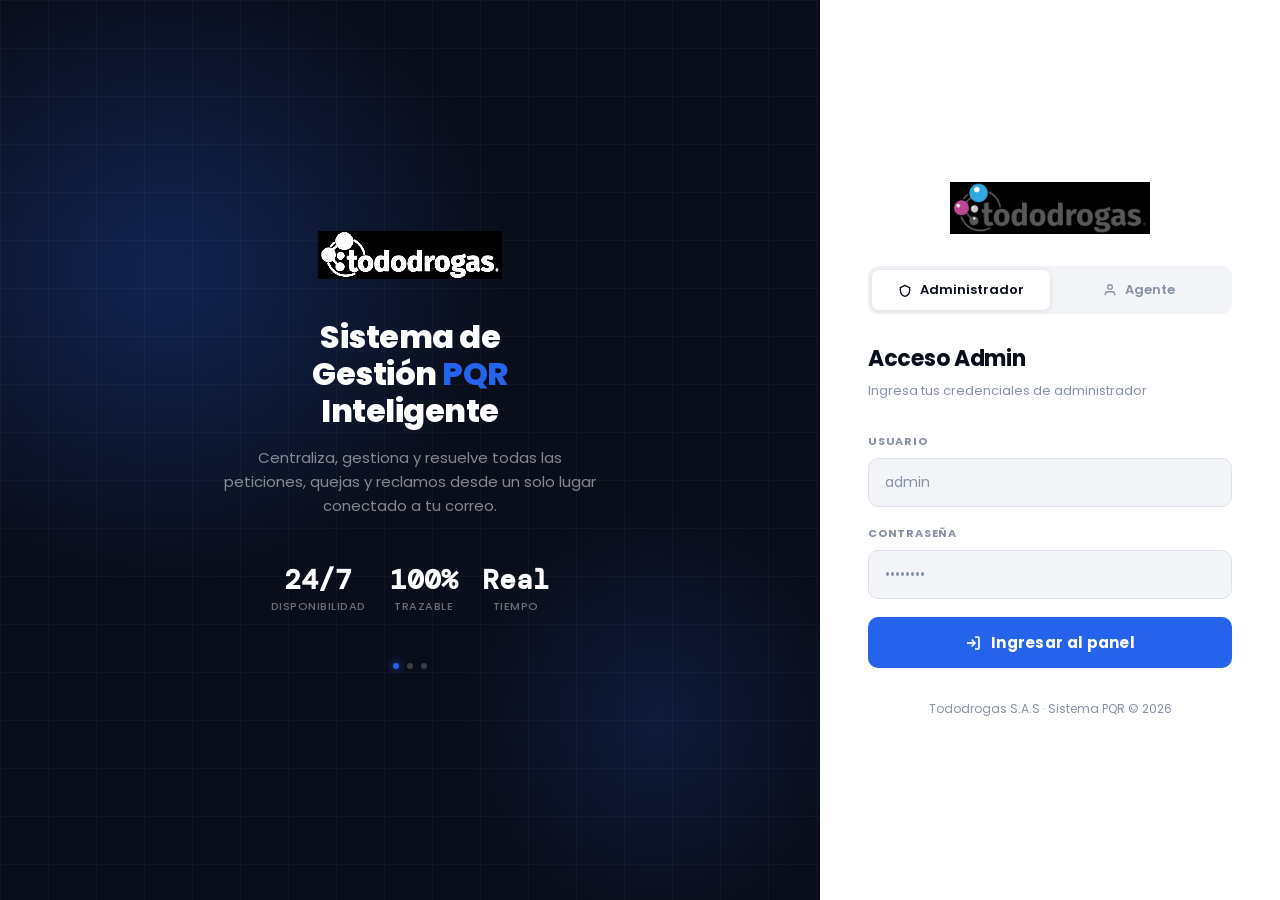
==== commit 2116b0bb: "Refactor reply box and clean up code Adjust reply box layout and remove unused reply file handling." ====
--- a/agente.html
+++ b/agente.html
@@ -118,7 +118,7 @@
 .btn-ghost:hover{background:var(--bg);border-color:var(--ink3)}
 .btn-success{background:var(--green-l);color:var(--green)}
 .btn-success:hover{background:#bbf7d0}
-.ev-body{background:#fff;border:1px solid var(--border);border-radius:var(--r);padding:14px;font-size:13px;line-height:1.7;color:var(--ink);margin-bottom:12px;min-height:360px;max-height:calc(100vh - 260px);overflow-y:auto}
+.ev-body{background:#fff;border:1px solid var(--border);border-radius:var(--r);padding:14px;font-size:13px;line-height:1.7;color:var(--ink);margin-bottom:12px;max-height:320px;overflow-y:auto}
 .adj-section{background:var(--surface2);border:1px solid var(--border);border-radius:var(--r);padding:12px;margin-bottom:12px}
 .adj-title{font-size:10px;font-weight:700;letter-spacing:.8px;text-transform:uppercase;color:var(--ink3);margin-bottom:8px}
 .adj-pill{display:inline-flex;align-items:center;gap:5px;background:#fff;border:1.5px solid var(--border);border-radius:var(--r2);padding:4px 10px;font-size:11px;font-weight:500;color:var(--ink2);cursor:pointer;transition:all .15s;margin:2px}
@@ -693,111 +693,45 @@
 }
 
 // Reply
-let _replyFiles = [];
 function toggleReply() {
   const area=document.getElementById('replyBoxArea');
-  if(area.innerHTML){ area.innerHTML=''; _replyFiles=[]; return; }
+  if(area.innerHTML){ area.innerHTML=''; return; }
   const email=state.emails.find(e=>e.id===state.selectedId);
-  _replyFiles=[];
-  const subj=(email?.asunto||'').startsWith('RE:')?esc(email.asunto):'RE: '+esc(email?.asunto||'');
   area.innerHTML=`
-    <div class="reply-box" id="replyBox" style="border:1px solid var(--border);border-radius:var(--r);background:#fff;margin-top:8px">
-      <div style="border-bottom:1px solid var(--border);padding:10px 14px;display:flex;flex-direction:column;gap:5px;background:var(--bg);border-radius:var(--r) var(--r) 0 0">
-        <div style="display:flex;align-items:center;gap:8px">
-          <span style="font-size:11px;font-weight:600;color:var(--ink3);min-width:48px">PARA:</span>
-          <input id="rTo" type="text" value="${esc(email?.remitente||'')}" style="flex:1;border:none;border-bottom:1px solid var(--border);padding:2px 4px;font-size:12px;font-family:'Poppins',sans-serif;background:transparent;outline:none;color:var(--ink)">
-        </div>
-        <div style="display:flex;align-items:center;gap:8px">
-          <span style="font-size:11px;font-weight:600;color:var(--ink3);min-width:48px">CC:</span>
-          <input id="rCc" type="text" placeholder="CC opcional" style="flex:1;border:none;border-bottom:1px solid var(--border);padding:2px 4px;font-size:12px;font-family:'Poppins',sans-serif;background:transparent;outline:none;color:var(--ink)">
-        </div>
-        <div style="display:flex;align-items:center;gap:8px">
-          <span style="font-size:11px;font-weight:600;color:var(--ink3);min-width:48px">ASUNTO:</span>
-          <input id="rSubj" type="text" value="${subj}" style="flex:1;border:none;border-bottom:1px solid var(--border);padding:2px 4px;font-size:12px;font-family:'Poppins',sans-serif;background:transparent;outline:none;color:var(--ink)">
-        </div>
-      </div>
-      <div style="padding:12px 14px">
-        <textarea class="reply-textarea" id="replyText" placeholder="Escribir respuesta aquí..." style="min-height:120px;max-height:220px"></textarea>
-        <div style="border-top:1px solid #e5e7eb;margin:10px 0 8px;padding-top:8px;font-size:11px;color:#6b7280;font-family:'Poppins',sans-serif;line-height:1.6">
-          <strong style="color:#1e40af;display:block">Tododrogas S.A.S</strong>
-          Sistema PQR &middot; Soporte al Cliente<br>
-          &#128231; <a href="mailto:pqr@tododrogas.com.co" style="color:#2563eb;text-decoration:none">pqr@tododrogas.com.co</a> &nbsp;
-          &#127760; <a href="https://www.tododrogas.com.co" style="color:#2563eb;text-decoration:none">www.tododrogas.com.co</a><br>
-          <span style="font-size:10px;color:#9ca3af">Este mensaje es confidencial y de uso exclusivo del destinatario.</span>
-        </div>
-        <div id="rAttList" style="display:flex;flex-wrap:wrap;gap:6px;margin-bottom:8px"></div>
-        <div style="display:flex;align-items:center;justify-content:space-between">
-          <label style="cursor:pointer">
-            <input type="file" id="rFileInput" multiple style="display:none" onchange="addReplyFiles(this.files)">
-            <div class="btn btn-ghost" style="display:flex;align-items:center;gap:5px;pointer-events:none;font-size:12px">
-              <svg width="13" height="13" fill="none" stroke="currentColor" stroke-width="2" viewBox="0 0 24 24"><path d="M21.44 11.05l-9.19 9.19a6 6 0 01-8.49-8.49l9.19-9.19a4 4 0 015.66 5.66l-9.2 9.19a2 2 0 01-2.83-2.83l8.49-8.48"/></svg>
-              Adjuntar
-            </div>
-          </label>
-          <div style="display:flex;gap:6px">
-            <button class="btn btn-ghost" onclick="document.getElementById('replyBoxArea').innerHTML='';_replyFiles=[]">Descartar</button>
-            <button class="btn btn-primary" onclick="sendReply()">
-              <svg width="12" height="12" fill="none" stroke="currentColor" stroke-width="2.5" viewBox="0 0 24 24"><line x1="22" y1="2" x2="11" y2="13"/><polygon points="22 2 15 22 11 13 2 9 22 2"/></svg>
-              Enviar
-            </button>
-          </div>
-        </div>
+    <div class="reply-box">
+      <div style="font-size:11px;color:var(--ink3);margin-bottom:6px">Responder a: ${esc(email?.remitente||'')}</div>
+      <textarea class="reply-textarea" id="replyText" placeholder="Escribir respuesta..."></textarea>
+      <div style="display:flex;justify-content:flex-end;gap:6px;margin-top:8px">
+        <button class="btn btn-ghost" onclick="document.getElementById('replyBoxArea').innerHTML=''">Cancelar</button>
+        <button class="btn btn-primary" onclick="sendReply()">
+          <svg width="12" height="12" fill="none" stroke="currentColor" stroke-width="2.5" viewBox="0 0 24 24"><line x1="22" y1="2" x2="11" y2="13"/><polygon points="22 2 15 22 11 13 2 9 22 2"/></svg>
+          Enviar
+        </button>
       </div>
     </div>`;
   document.getElementById('replyText').focus();
 }
-
-function addReplyFiles(files) {
-  for(const f of files){ if(!_replyFiles.find(x=>x.name===f.name)) _replyFiles.push(f); }
-  const el=document.getElementById('rAttList');
-  if(!el) return;
-  el.innerHTML=_replyFiles.map(f=>`
-    <div style="display:flex;align-items:center;gap:4px;background:#f3f4f6;border-radius:4px;padding:2px 8px;font-size:11px">
-      ${getFileIcon(f.name)} ${esc(f.name)} <span style="color:var(--ink3)">(${(f.size/1024).toFixed(0)}KB)</span>
-      <button onclick="removeReplyFile('${esc(f.name)}')" style="border:none;background:none;cursor:pointer;color:var(--ink3);font-size:13px;padding:0 2px">&times;</button>
-    </div>`).join('');
-}
-
-function removeReplyFile(name){ _replyFiles=_replyFiles.filter(f=>f.name!==name); addReplyFiles([]); }
 
 async function sendReply() {
   const id=state.selectedId;
   const email=state.emails.find(e=>e.id===id);
   const body=document.getElementById('replyText')?.value?.trim();
   if(!body){ showToast('Escribe un mensaje','info'); return; }
-  const toAddr=(document.getElementById('rTo')?.value||email.remitente||'').trim();
-  const ccRaw=(document.getElementById('rCc')?.value||'').trim();
-  const subj=(document.getElementById('rSubj')?.value||'RE: '+(email.asunto||'')).trim();
-  const ccList=ccRaw?ccRaw.split(/[,;]+/).map(s=>s.trim()).filter(Boolean).map(a=>({emailAddress:{address:a}})):[];
-  const sig=`<br><br><hr style="border:none;border-top:1px solid #e5e7eb"><table style="font-size:12px;color:#4b5563;font-family:sans-serif;line-height:1.6"><tr><td><strong style="color:#1e40af">Tododrogas S.A.S</strong></td></tr><tr><td>Sistema PQR &middot; Soporte al Cliente</td></tr><tr><td><a href="mailto:pqr@tododrogas.com.co" style="color:#2563eb">pqr@tododrogas.com.co</a></td></tr><tr><td><a href="https://www.tododrogas.com.co" style="color:#2563eb">www.tododrogas.com.co</a></td></tr></table>`;
-  const htmlBody=`<p>${body.replace(/
-/g,'<br>')}</p>${sig}`;
-  const btn=document.querySelector('#replyBox .btn-primary');
-  if(btn){btn.disabled=true;btn.textContent='Enviando...';}
   try {
     const token=await getGraphToken();
-    const attachments=await Promise.all((_replyFiles||[]).map(async file=>{
-      const b64=await new Promise(res=>{const r=new FileReader();r.onload=()=>res(r.result.split(',')[1]);r.readAsDataURL(file);});
-      return{'@odata.type':'#microsoft.graph.fileAttachment',name:file.name,contentType:file.type||'application/octet-stream',contentBytes:b64};
-    }));
-    const message={subject:subj,body:{contentType:'HTML',content:htmlBody},toRecipients:[{emailAddress:{address:toAddr}}]};
-    if(ccList.length) message.ccRecipients=ccList;
-    if(attachments.length) message.attachments=attachments;
     const r=await fetch(`https://graph.microsoft.com/v1.0/users/${window.GRAPH_USER_ID||''}/sendMail`,{
       method:'POST',
       headers:{'Authorization':'Bearer '+token,'Content-Type':'application/json'},
-      body:JSON.stringify({message,saveToSentItems:true})
+      body:JSON.stringify({message:{subject:'RE: '+email.asunto,body:{contentType:'HTML',content:`<p>${body.replace(/\n/g,'<br>')}</p>`},toRecipients:[{emailAddress:{address:email.remitente}}]},saveToSentItems:true})
     });
     if(r.ok||r.status===202){
       showToast('Respuesta enviada ✓','success');
+      // Log event
       try{ await sb('historial_eventos','POST',{correo_id:id,message_id:email.message_id,evento:'correo_respondido',from_email:email.remitente,subject:email.asunto,metadata:{agente_id:AGENT_ID,agente_nombre:AGENT_NAME,por:'agente',observaciones:'Respuesta enviada: '+body.substring(0,80)}}); }catch{}
-      document.getElementById('replyBoxArea').innerHTML=''; _replyFiles=[];
+      document.getElementById('replyBoxArea').innerHTML='';
       await loadTicketTimeline(id);
     } else throw new Error(await r.text());
-  } catch(e){
-    showToast('Error al enviar: '+e.message.substring(0,60),'error');
-    if(btn){btn.disabled=false;btn.innerHTML='<svg width="12" height="12" fill="none" stroke="currentColor" stroke-width="2.5" viewBox="0 0 24 24"><line x1="22" y1="2" x2="11" y2="13"/><polygon points="22 2 15 22 11 13 2 9 22 2"/></svg> Enviar';}
-  }
+  } catch(e){ showToast('Error al enviar: '+e.message.substring(0,60),'error'); }
 }
 
 // ──────────────────────────────────────────────
@@ -818,9 +752,6 @@
 // ──────────────────────────────────────────────
 function estadoLabel(s){return {pendiente:'Pendiente',gestion:'En gestión',gestionado:'Gestionado',solucionado:'Solucionado',reabierto:'Reabierto'}[s]||s;}
 function closeModal(id){document.getElementById(id).classList.remove('show');}
-function openAdjunto(url,nombre,tipo){if(!url||url==='#')return;window.open(url,'_blank');}
-function openAdjuntoBase64(nombre,tipo,b64){if(!b64)return;try{const binary=atob(b64);const bytes=new Uint8Array(binary.length);for(let i=0;i<binary.length;i++)bytes[i]=binary.charCodeAt(i);const mimeType=tipo||guessMime(nombre);const blob=new Blob([bytes],{type:mimeType});const url=URL.createObjectURL(blob);const win=window.open(url,'_blank');if(!win){const a=document.createElement('a');a.href=url;a.download=nombre;a.click();}setTimeout(()=>URL.revokeObjectURL(url),60000);}catch(e){showToast('No se pudo abrir el archivo','error');}}
-function guessMime(n){const e=(n.split('.').pop()||'').toLowerCase();const m={pdf:'application/pdf',png:'image/png',jpg:'image/jpeg',jpeg:'image/jpeg',gif:'image/gif',webp:'image/webp',svg:'image/svg+xml',txt:'text/plain',html:'text/html',doc:'application/msword',docx:'application/vnd.openxmlformats-officedocument.wordprocessingml.document',xls:'application/vnd.ms-excel',xlsx:'application/vnd.openxmlformats-officedocument.spreadsheetml.sheet'};return m[e]||'application/octet-stream';}
 function esc(s){return String(s||'').replace(/&/g,'&amp;').replace(/</g,'&lt;').replace(/>/g,'&gt;').replace(/"/g,'&quot;');}
 function getFileIcon(n=''){const e=(n.split('.').pop()||'').toLowerCase();if(['pdf'].includes(e))return '📄';if(['doc','docx'].includes(e))return '📝';if(['xls','xlsx'].includes(e))return '📊';return '📎';}
 function showToast(msg,type='info'){
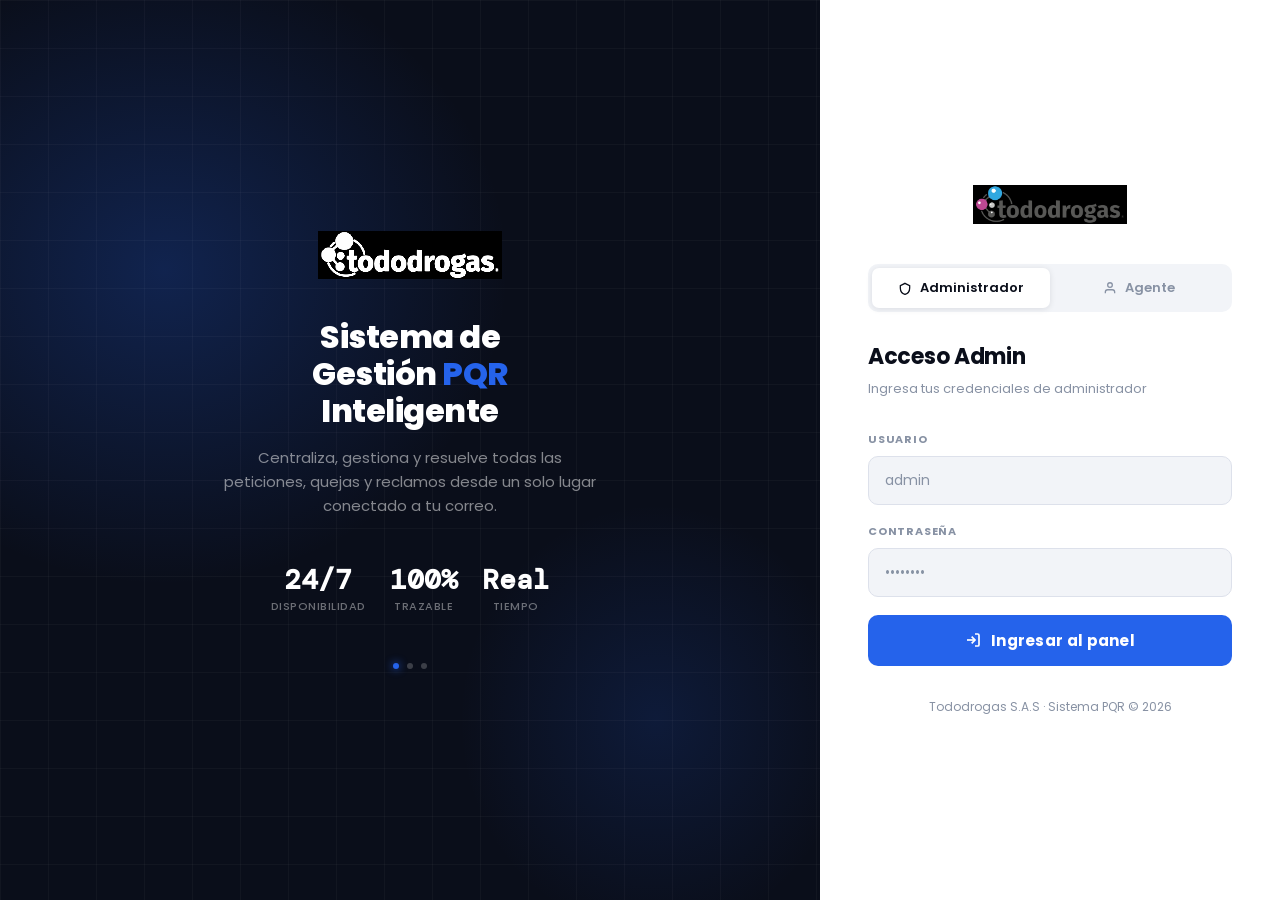
==== commit 86722adf: "Add file attachment feature to reply box" ====
--- a/agente.html
+++ b/agente.html
@@ -701,6 +701,14 @@
     <div class="reply-box">
       <div style="font-size:11px;color:var(--ink3);margin-bottom:6px">Responder a: ${esc(email?.remitente||'')}</div>
       <textarea class="reply-textarea" id="replyText" placeholder="Escribir respuesta..."></textarea>
+      <div style="margin-top:8px;padding:8px;background:var(--bg2);border-radius:var(--r2);border:1.5px dashed var(--border)">
+        <label style="font-size:11px;font-weight:700;color:var(--ink3);display:flex;align-items:center;gap:6px;cursor:pointer;margin-bottom:4px">
+          <svg width="13" height="13" fill="none" stroke="currentColor" stroke-width="2" viewBox="0 0 24 24"><path d="M21.44 11.05l-9.19 9.19a6 6 0 0 1-8.49-8.49l9.19-9.19a4 4 0 0 1 5.66 5.66l-9.2 9.19a2 2 0 0 1-2.83-2.83l8.49-8.48"/></svg>
+          Adjuntar archivos <span style="font-weight:400;color:var(--ink3)">(máx. 3 MB por archivo)</span>
+        </label>
+        <input type="file" id="replyFiles" multiple style="font-size:11px;font-family:'Poppins',sans-serif;color:var(--ink2);width:100%">
+        <div id="replyFilesPreview" style="display:flex;flex-wrap:wrap;gap:4px;margin-top:6px"></div>
+      </div>
       <div style="display:flex;justify-content:flex-end;gap:6px;margin-top:8px">
         <button class="btn btn-ghost" onclick="document.getElementById('replyBoxArea').innerHTML=''">Cancelar</button>
         <button class="btn btn-primary" onclick="sendReply()">
@@ -709,6 +717,17 @@
         </button>
       </div>
     </div>`;
+  document.getElementById('replyFiles').addEventListener('change', function() {
+    const preview = document.getElementById('replyFilesPreview');
+    preview.innerHTML = '';
+    Array.from(this.files).forEach(f => {
+      const size = f.size > 1048576 ? (f.size/1048576).toFixed(1)+' MB' : Math.round(f.size/1024)+' KB';
+      const pill = document.createElement('span');
+      pill.className = 'adj-pill';
+      pill.innerHTML = `${getFileIcon(f.name)} ${esc(f.name)} <span style="color:var(--ink3)">${size}</span>`;
+      preview.appendChild(pill);
+    });
+  });
   document.getElementById('replyText').focus();
 }
 
@@ -717,17 +736,41 @@
   const email=state.emails.find(e=>e.id===id);
   const body=document.getElementById('replyText')?.value?.trim();
   if(!body){ showToast('Escribe un mensaje','info'); return; }
+
+  // Procesar adjuntos
+  const filesInput=document.getElementById('replyFiles');
+  const attachments=[];
+  if(filesInput?.files?.length){
+    for(const file of filesInput.files){
+      if(file.size>3*1024*1024){ showToast(`"${file.name}" supera 3 MB`,'error'); return; }
+      const base64=await new Promise((res,rej)=>{
+        const r=new FileReader();
+        r.onload=()=>res(r.result.split(',')[1]);
+        r.onerror=rej;
+        r.readAsDataURL(file);
+      });
+      attachments.push({'@odata.type':'#microsoft.graph.fileAttachment',name:file.name,contentType:file.type||'application/octet-stream',contentBytes:base64});
+    }
+  }
+
   try {
     const token=await getGraphToken();
+    const messagePayload={
+      subject:'RE: '+email.asunto,
+      body:{contentType:'HTML',content:`<p>${body.replace(/\n/g,'<br>')}</p>`},
+      toRecipients:[{emailAddress:{address:email.remitente}}],
+    };
+    if(attachments.length>0) messagePayload.attachments=attachments;
+
     const r=await fetch(`https://graph.microsoft.com/v1.0/users/${window.GRAPH_USER_ID||''}/sendMail`,{
       method:'POST',
       headers:{'Authorization':'Bearer '+token,'Content-Type':'application/json'},
-      body:JSON.stringify({message:{subject:'RE: '+email.asunto,body:{contentType:'HTML',content:`<p>${body.replace(/\n/g,'<br>')}</p>`},toRecipients:[{emailAddress:{address:email.remitente}}]},saveToSentItems:true})
+      body:JSON.stringify({message:messagePayload,saveToSentItems:true})
     });
     if(r.ok||r.status===202){
-      showToast('Respuesta enviada ✓','success');
-      // Log event
-      try{ await sb('historial_eventos','POST',{correo_id:id,message_id:email.message_id,evento:'correo_respondido',from_email:email.remitente,subject:email.asunto,metadata:{agente_id:AGENT_ID,agente_nombre:AGENT_NAME,por:'agente',observaciones:'Respuesta enviada: '+body.substring(0,80)}}); }catch{}
+      const adjInfo=attachments.length>0?` (${attachments.length} adjunto${attachments.length>1?'s':''})` :'';
+      showToast('Respuesta enviada ✓'+adjInfo,'success');
+      try{ await sb('historial_eventos','POST',{correo_id:id,message_id:email.message_id,evento:'correo_respondido',from_email:email.remitente,subject:email.asunto,metadata:{agente_id:AGENT_ID,agente_nombre:AGENT_NAME,por:'agente',adjuntos:attachments.length,observaciones:'Respuesta enviada: '+body.substring(0,80)}}); }catch{}
       document.getElementById('replyBoxArea').innerHTML='';
       await loadTicketTimeline(id);
     } else throw new Error(await r.text());
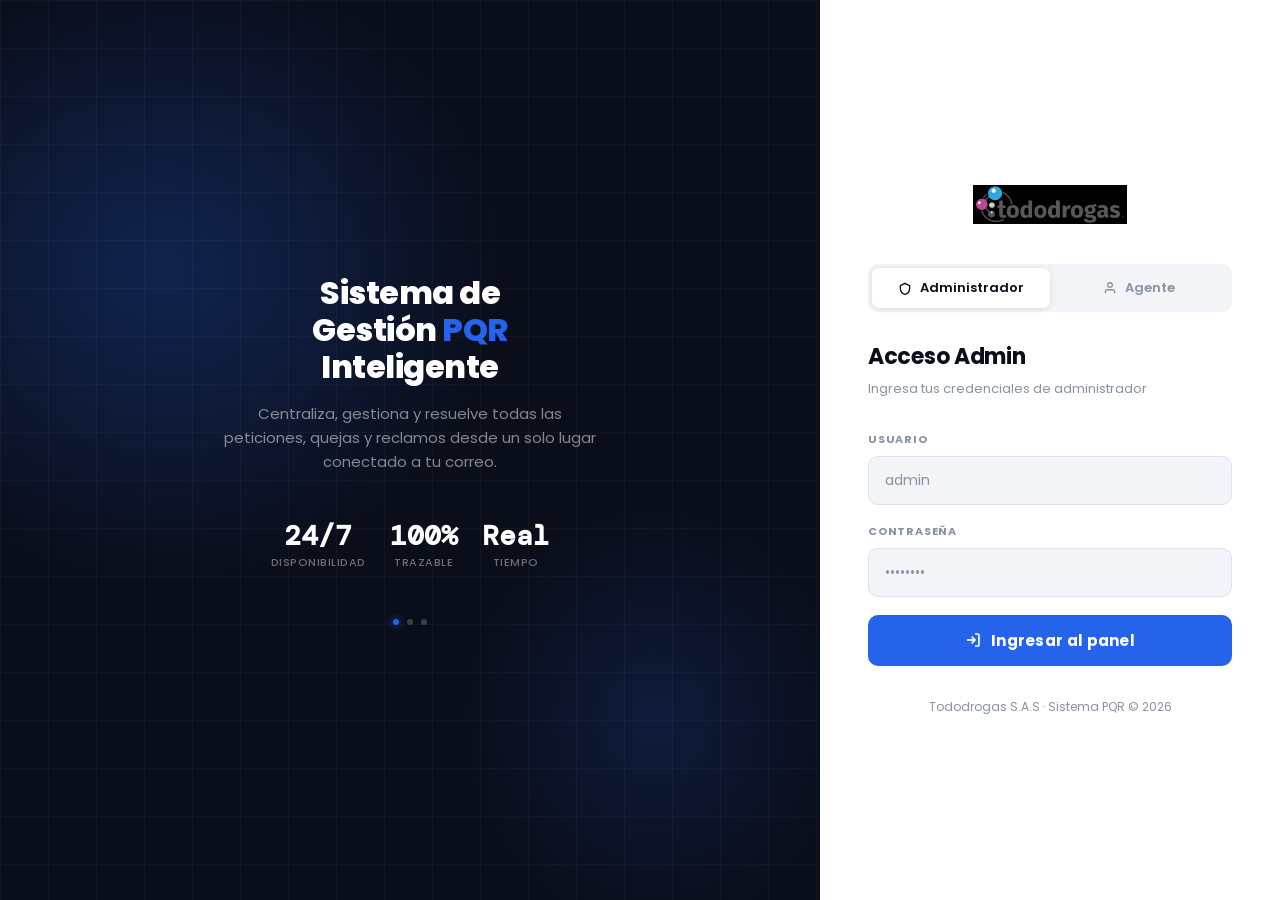
==== commit fb443c91: "Update agente.html" ====
--- a/agente.html
+++ b/agente.html
@@ -75,7 +75,7 @@
 .list-search input{width:100%;background:var(--bg);border:1.5px solid var(--border);border-radius:var(--r2);padding:7px 12px 7px 30px;font-size:12px;font-family:'Poppins',sans-serif;color:var(--ink);outline:none;transition:all .15s}
 .list-search input:focus{border-color:var(--blue);background:#fff}
 .list-search svg{position:absolute;left:9px;top:50%;transform:translateY(-50%);color:var(--ink3)}
-.email-list-items{flex:1;overflow-y:auto}
+.email-list-items{flex:1;overflow-y:auto;min-height:0}
 .email-list-items::-webkit-scrollbar{width:3px}
 .email-list-items::-webkit-scrollbar-thumb{background:var(--border);border-radius:99px}
 .email-item{padding:11px 12px;border-bottom:1px solid var(--border);cursor:pointer;transition:background .1s;position:relative}
@@ -118,7 +118,7 @@
 .btn-ghost:hover{background:var(--bg);border-color:var(--ink3)}
 .btn-success{background:var(--green-l);color:var(--green)}
 .btn-success:hover{background:#bbf7d0}
-.ev-body{background:#fff;border:1px solid var(--border);border-radius:var(--r);padding:14px;font-size:13px;line-height:1.7;color:var(--ink);margin-bottom:12px;max-height:320px;overflow-y:auto}
+.ev-body{background:#fff;border:1px solid var(--border);border-radius:var(--r);padding:14px;font-size:13px;line-height:1.7;color:var(--ink);margin-bottom:12px;overflow-y:auto}
 .adj-section{background:var(--surface2);border:1px solid var(--border);border-radius:var(--r);padding:12px;margin-bottom:12px}
 .adj-title{font-size:10px;font-weight:700;letter-spacing:.8px;text-transform:uppercase;color:var(--ink3);margin-bottom:8px}
 .adj-pill{display:inline-flex;align-items:center;gap:5px;background:#fff;border:1.5px solid var(--border);border-radius:var(--r2);padding:4px 10px;font-size:11px;font-weight:500;color:var(--ink2);cursor:pointer;transition:all .15s;margin:2px}
@@ -408,6 +408,9 @@
     body_type: e.body_type || 'text',
     has_attachments: e.has_attachments || false,
     is_read: e.is_read || false,
+    to_recipients: e.to_recipients || [],
+    cc_recipients: e.cc_recipients || [],
+    sent_at: e.sent_at || e.received_at || e.created_at,
     raw: e,
   }));
   updateFolderCounts();
@@ -509,7 +512,7 @@
       </button>
     </div>
     <div id="replyBoxArea"></div>
-    <div class="ev-body">
+    <div class="ev-body" id="evBody" style="${email.has_attachments?'max-height:320px;overflow-y:auto':'max-height:none'}">
       ${email.body_type==='html'?`<iframe srcdoc="${esc(email.body_content||'')}" sandbox="allow-same-origin" style="width:100%;min-height:260px;border:none"></iframe>`:
         `<pre style="font-family:'Poppins',sans-serif;font-size:13px;white-space:pre-wrap;word-break:break-word">${esc(email.body_content||email.raw?.body_preview||'Sin contenido')}</pre>`}
     </div>
@@ -593,7 +596,12 @@
   if(!el) return;
   try {
     const adjs=await sb(`adjuntos?correo_id=eq.${correoId}`)||[];
-    el.innerHTML=adjs.length?adjs.map(a=>`<div class="adj-pill" onclick="window.open('${esc(a.url||a.content_url||'#')}')">${getFileIcon(a.nombre||a.name)} ${esc(a.nombre||a.name||'Archivo')}</div>`).join(''):'<span style="font-size:11px;color:var(--ink3)">Sin adjuntos</span>';
+    el.innerHTML=adjs.length?adjs.map(a=>{
+      const rawUrl=a.url||a.content_url||'';
+      const safeUrl=rawUrl.startsWith('http')?rawUrl:'';
+      return `<div class="adj-pill" onclick="openAdj('${safeUrl.replace(/'/g,"%27")}')">
+        ${getFileIcon(a.nombre||a.name)} ${esc(a.nombre||a.name||'Archivo')}</div>`;
+    }).join(''):'<span style="font-size:11px;color:var(--ink3)">Sin adjuntos</span>';
   } catch { el.innerHTML=''; }
 }
 
@@ -698,18 +706,46 @@
   if(area.innerHTML){ area.innerHTML=''; return; }
   const email=state.emails.find(e=>e.id===state.selectedId);
   area.innerHTML=`
-    <div class="reply-box">
-      <div style="font-size:11px;color:var(--ink3);margin-bottom:6px">Responder a: ${esc(email?.remitente||'')}</div>
-      <textarea class="reply-textarea" id="replyText" placeholder="Escribir respuesta..."></textarea>
-      <div style="margin-top:8px;padding:8px;background:var(--bg2);border-radius:var(--r2);border:1.5px dashed var(--border)">
+    <div class="reply-box" style="border:1px solid var(--border);border-radius:var(--r);background:#fff;overflow:hidden;box-shadow:var(--shadow)">
+      <!-- Header campos Para, CC y Asunto -->
+      <div style="border-bottom:1px solid var(--border)">
+        <div style="display:flex;align-items:center;padding:7px 12px;border-bottom:1px solid var(--border);gap:8px">
+          <span style="font-size:11px;font-weight:700;color:var(--ink3);min-width:44px">Para</span>
+          <input id="replyTo" value="${esc(email?.remitente||'')}" style="flex:1;border:none;outline:none;font-size:12px;font-family:'Franklin Gothic Book','Franklin Gothic Medium',Arial,sans-serif;color:var(--ink);background:transparent"/>
+        </div>
+        <div style="display:flex;align-items:center;padding:7px 12px;border-bottom:1px solid var(--border);gap:8px">
+          <span style="font-size:11px;font-weight:700;color:var(--ink3);min-width:44px">CC</span>
+          <input id="replyCC" value="${esc((email?.cc_recipients||[]).map(r=>r?.emailAddress?.address||r).filter(Boolean).join('; '))}" placeholder="Separar con punto y coma" style="flex:1;border:none;outline:none;font-size:12px;font-family:'Franklin Gothic Book','Franklin Gothic Medium',Arial,sans-serif;color:var(--ink);background:transparent"/>
+        </div>
+        <div style="display:flex;align-items:center;padding:7px 12px;gap:8px">
+          <span style="font-size:11px;font-weight:700;color:var(--ink3);min-width:44px">Asunto</span>
+          <input id="replySubject" value="RE: ${esc(email?.asunto||'')}" style="flex:1;border:none;outline:none;font-size:12px;font-family:'Franklin Gothic Book','Franklin Gothic Medium',Arial,sans-serif;color:var(--ink);background:transparent"/>
+        </div>
+      </div>
+      <!-- Área de escritura + hilo histórico -->
+      <div id="replyEditor" contenteditable="true" style="min-height:120px;padding:12px 14px;font-size:13px;font-family:'Franklin Gothic Book','Franklin Gothic Medium',Arial,sans-serif;color:var(--ink);outline:none;line-height:1.6" data-placeholder="Escribir respuesta..."></div>
+      <div style="border-top:1px solid var(--border);padding:10px 14px;background:#fafafa">
+        <div style="font-size:11px;color:var(--ink3);margin-bottom:6px;font-family:'Franklin Gothic Book',Arial,sans-serif">───────── Mensaje original ─────────</div>
+        <div style="font-size:11px;color:var(--ink2);font-family:'Franklin Gothic Book',Arial,sans-serif;line-height:1.5">
+          <b>De:</b> ${esc(email?.remitente_nombre||'')} &lt;${esc(email?.remitente||'')}&gt;<br>
+          <b>Enviado:</b> ${email?.sent_at ? new Date(email.sent_at).toLocaleString('es-CO',{dateStyle:'full',timeStyle:'short'}) : ''}<br>
+          <b>Para:</b> ${esc((email?.to_recipients||[]).map(r=>r?.emailAddress?.address||r).filter(Boolean).join('; '))}<br>
+          <b>CC:</b> ${esc((email?.cc_recipients||[]).map(r=>r?.emailAddress?.address||r).filter(Boolean).join('; ') || '(ninguno)')}<br>
+          <b>Asunto:</b> ${esc(email?.asunto||'')}
+        </div>
+        <div style="margin-top:8px;font-size:12px;color:var(--ink2);font-family:'Franklin Gothic Book',Arial,sans-serif;max-height:180px;overflow-y:auto;border-left:3px solid var(--border);padding-left:10px">${email?.body_content||email?.raw?.body_preview||''}</div>
+      </div>
+      <!-- Adjuntos -->
+      <div style="padding:8px 12px;background:var(--bg2);border-top:1px solid var(--border)">
         <label style="font-size:11px;font-weight:700;color:var(--ink3);display:flex;align-items:center;gap:6px;cursor:pointer;margin-bottom:4px">
           <svg width="13" height="13" fill="none" stroke="currentColor" stroke-width="2" viewBox="0 0 24 24"><path d="M21.44 11.05l-9.19 9.19a6 6 0 0 1-8.49-8.49l9.19-9.19a4 4 0 0 1 5.66 5.66l-9.2 9.19a2 2 0 0 1-2.83-2.83l8.49-8.48"/></svg>
-          Adjuntar archivos <span style="font-weight:400;color:var(--ink3)">(máx. 3 MB por archivo)</span>
+          Adjuntar archivos <span style="font-weight:400">(máx. 3 MB por archivo)</span>
         </label>
-        <input type="file" id="replyFiles" multiple style="font-size:11px;font-family:'Poppins',sans-serif;color:var(--ink2);width:100%">
+        <input type="file" id="replyFiles" multiple style="font-size:11px;font-family:'Franklin Gothic Book',Arial,sans-serif;color:var(--ink2);width:100%">
         <div id="replyFilesPreview" style="display:flex;flex-wrap:wrap;gap:4px;margin-top:6px"></div>
       </div>
-      <div style="display:flex;justify-content:flex-end;gap:6px;margin-top:8px">
+      <!-- Acciones -->
+      <div style="display:flex;justify-content:flex-end;gap:6px;padding:10px 12px;border-top:1px solid var(--border);background:var(--bg)">
         <button class="btn btn-ghost" onclick="document.getElementById('replyBoxArea').innerHTML=''">Cancelar</button>
         <button class="btn btn-primary" onclick="sendReply()">
           <svg width="12" height="12" fill="none" stroke="currentColor" stroke-width="2.5" viewBox="0 0 24 24"><line x1="22" y1="2" x2="11" y2="13"/><polygon points="22 2 15 22 11 13 2 9 22 2"/></svg>
@@ -717,25 +753,47 @@
         </button>
       </div>
     </div>`;
-  document.getElementById('replyFiles').addEventListener('change', function() {
-    const preview = document.getElementById('replyFilesPreview');
-    preview.innerHTML = '';
-    Array.from(this.files).forEach(f => {
-      const size = f.size > 1048576 ? (f.size/1048576).toFixed(1)+' MB' : Math.round(f.size/1024)+' KB';
-      const pill = document.createElement('span');
-      pill.className = 'adj-pill';
-      pill.innerHTML = `${getFileIcon(f.name)} ${esc(f.name)} <span style="color:var(--ink3)">${size}</span>`;
+  // Placeholder para contenteditable
+  const editor=document.getElementById('replyEditor');
+  editor.addEventListener('focus',function(){if(this.innerHTML==='')this.innerHTML='';});
+  editor.style.setProperty('--ph','Escribir respuesta...');
+  // Preview adjuntos
+  document.getElementById('replyFiles').addEventListener('change',function(){
+    const preview=document.getElementById('replyFilesPreview');
+    preview.innerHTML='';
+    Array.from(this.files).forEach(f=>{
+      const size=f.size>1048576?(f.size/1048576).toFixed(1)+' MB':Math.round(f.size/1024)+' KB';
+      const pill=document.createElement('span');
+      pill.className='adj-pill';
+      pill.innerHTML=`${getFileIcon(f.name)} ${esc(f.name)} <span style="color:var(--ink3)">${size}</span>`;
       preview.appendChild(pill);
     });
   });
-  document.getElementById('replyText').focus();
+  editor.focus();
 }
 
 async function sendReply() {
   const id=state.selectedId;
   const email=state.emails.find(e=>e.id===id);
-  const body=document.getElementById('replyText')?.value?.trim();
-  if(!body){ showToast('Escribe un mensaje','info'); return; }
+  const toInput=document.getElementById('replyTo')?.value?.trim();
+  const ccInput=document.getElementById('replyCC')?.value?.trim();
+  const subject=document.getElementById('replySubject')?.value?.trim();
+  const editor=document.getElementById('replyEditor');
+  const body=editor?.innerHTML?.trim();
+  if(!body||body==='<br>'){ showToast('Escribe un mensaje','info'); return; }
+  if(!toInput){ showToast('Escribe un destinatario','info'); return; }
+
+  // Construir hilo histórico
+  const hiloHTML=`
+    <br><br>
+    <div style="border-left:3px solid #ccc;padding-left:10px;color:#555;font-family:'Franklin Gothic Book',Arial,sans-serif;font-size:12px">
+      <b>De:</b> ${esc(email?.remitente_nombre||'')} &lt;${esc(email?.remitente||'')}&gt;<br>
+      <b>Enviado:</b> ${email?.sent_at ? new Date(email.sent_at).toLocaleString('es-CO',{dateStyle:'full',timeStyle:'short'}) : ''}<br>
+      <b>Para:</b> ${esc((email?.to_recipients||[]).map(r=>r?.emailAddress?.address||r).filter(Boolean).join('; '))}<br>
+      <b>CC:</b> ${esc((email?.cc_recipients||[]).map(r=>r?.emailAddress?.address||r).filter(Boolean).join('; ')||'(ninguno)')}<br>
+      <b>Asunto:</b> ${esc(email?.asunto||'')}<br><br>
+      ${email?.body_content||''}
+    </div>`;
 
   // Procesar adjuntos
   const filesInput=document.getElementById('replyFiles');
@@ -756,10 +814,14 @@
   try {
     const token=await getGraphToken();
     const messagePayload={
-      subject:'RE: '+email.asunto,
-      body:{contentType:'HTML',content:`<p>${body.replace(/\n/g,'<br>')}</p>`},
-      toRecipients:[{emailAddress:{address:email.remitente}}],
+      subject: subject||('RE: '+email.asunto),
+      body:{contentType:'HTML',content:`<div style="font-family:'Franklin Gothic Book',Arial,sans-serif;font-size:13px">${body}${hiloHTML}</div>`},
+      toRecipients:[{emailAddress:{address:toInput}}],
     };
+    // CC
+    if(ccInput){
+      messagePayload.ccRecipients=ccInput.split(';').map(s=>s.trim()).filter(Boolean).map(a=>({emailAddress:{address:a}}));
+    }
     if(attachments.length>0) messagePayload.attachments=attachments;
 
     const r=await fetch(`https://graph.microsoft.com/v1.0/users/${window.GRAPH_USER_ID||''}/sendMail`,{
@@ -768,9 +830,9 @@
       body:JSON.stringify({message:messagePayload,saveToSentItems:true})
     });
     if(r.ok||r.status===202){
-      const adjInfo=attachments.length>0?` (${attachments.length} adjunto${attachments.length>1?'s':''})` :'';
+      const adjInfo=attachments.length>0?` (${attachments.length} adjunto${attachments.length>1?'s':''})`:'';
       showToast('Respuesta enviada ✓'+adjInfo,'success');
-      try{ await sb('historial_eventos','POST',{correo_id:id,message_id:email.message_id,evento:'correo_respondido',from_email:email.remitente,subject:email.asunto,metadata:{agente_id:AGENT_ID,agente_nombre:AGENT_NAME,por:'agente',adjuntos:attachments.length,observaciones:'Respuesta enviada: '+body.substring(0,80)}}); }catch{}
+      try{ await sb('historial_eventos','POST',{correo_id:id,message_id:email.message_id,evento:'correo_respondido',from_email:email.remitente,subject:email.asunto,metadata:{agente_id:AGENT_ID,agente_nombre:AGENT_NAME,por:'agente',adjuntos:attachments.length,observaciones:'Respuesta enviada: '+body.replace(/<[^>]*>/g,'').substring(0,80)}}); }catch{}
       document.getElementById('replyBoxArea').innerHTML='';
       await loadTicketTimeline(id);
     } else throw new Error(await r.text());
@@ -797,6 +859,7 @@
 function closeModal(id){document.getElementById(id).classList.remove('show');}
 function esc(s){return String(s||'').replace(/&/g,'&amp;').replace(/</g,'&lt;').replace(/>/g,'&gt;').replace(/"/g,'&quot;');}
 function getFileIcon(n=''){const e=(n.split('.').pop()||'').toLowerCase();if(['pdf'].includes(e))return '📄';if(['doc','docx'].includes(e))return '📝';if(['xls','xlsx'].includes(e))return '📊';return '📎';}
+function openAdj(url){if(!url){showToast('URL de adjunto no disponible','red');return;}window.open(url,'_blank','noopener,noreferrer');}
 function showToast(msg,type='info'){
   const tc=document.getElementById('toasts'),t=document.createElement('div');
   t.className=`toast ${type}`;t.innerHTML=`<span>${msg}</span>`;
